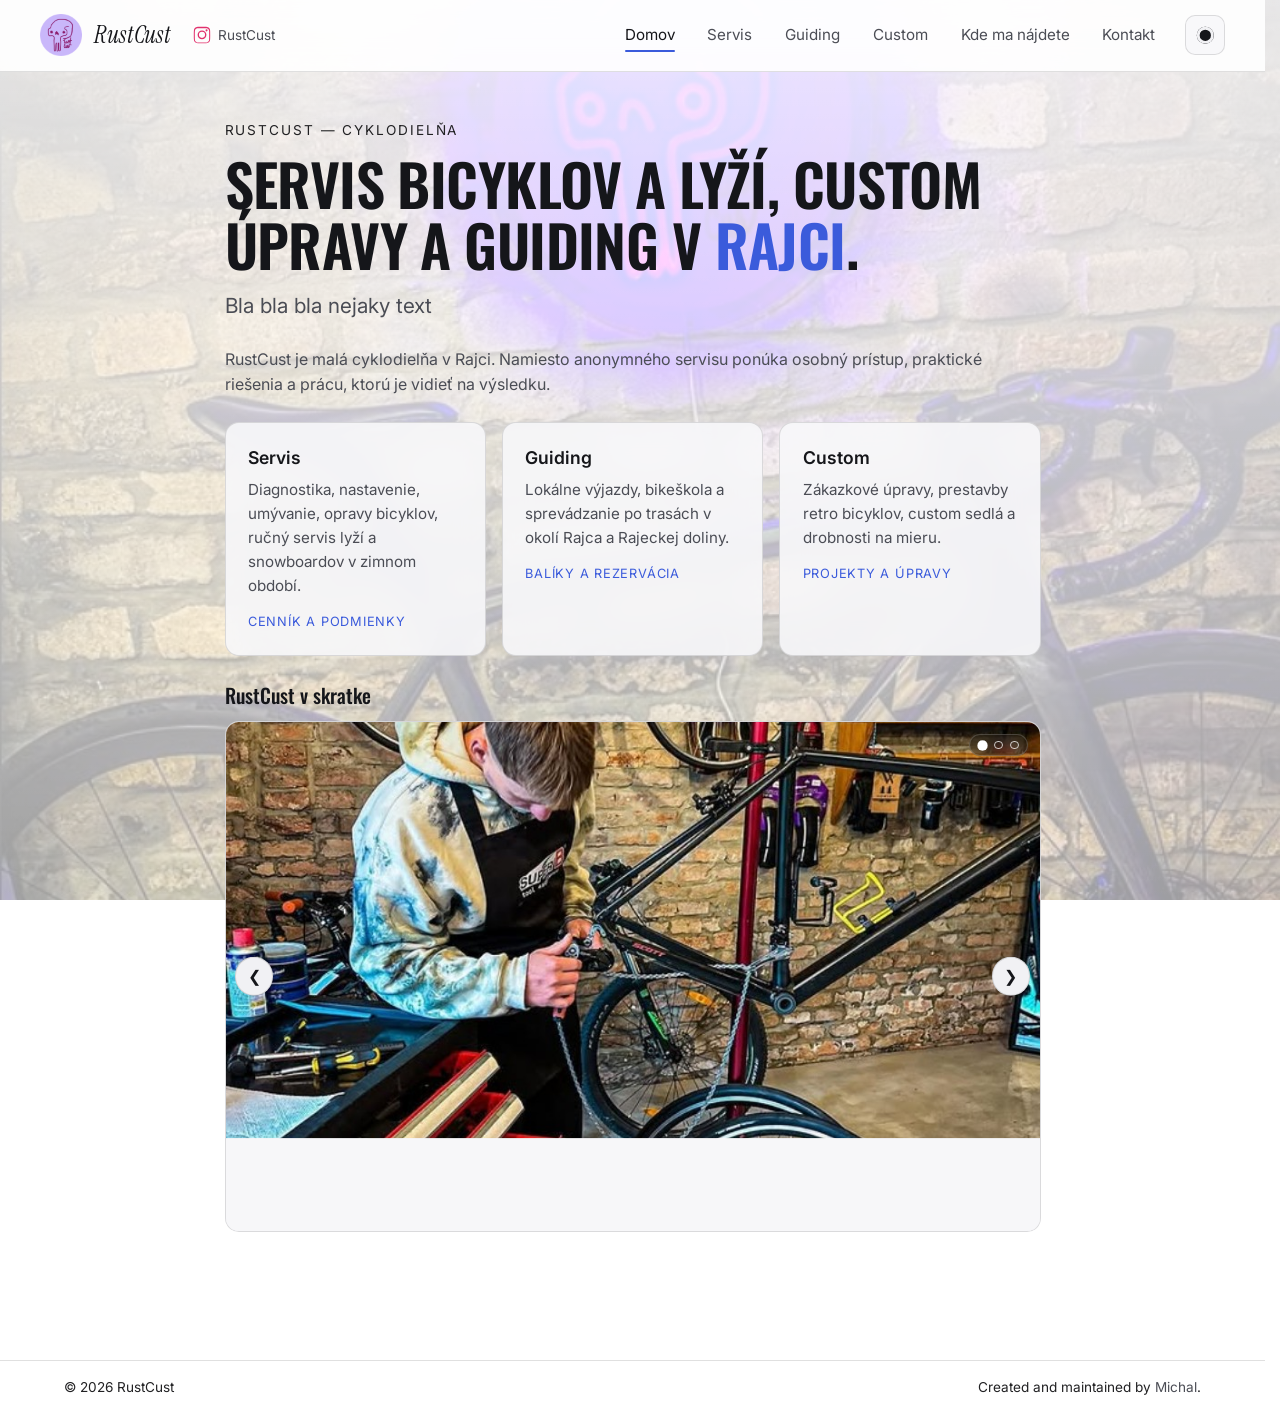
==== index.html @ 850d8575 "customization" ====
<!DOCTYPE html>
<html lang="sk">
<head>
    <meta charset="UTF-8"/>
    <meta name="viewport" content="width=device-width, initial-scale=1.0"/>

    <title>RustCust — cyklodielňa v Rajci</title>
    <meta name="description" content="RustCust — cyklodielňa v Rajci. Servis bicyklov a lyží, custom úpravy a guiding v Rajeckej doline."/>
    <meta name="author" content="Rastislav Buchta"/>
    <meta name="theme-color" content="#0e0f13"/>

    <!-- Open Graph / social -->
    <meta property="og:type" content="website"/>
    <meta property="og:title" content="RustCust — cyklodielňa v Rajci"/>
    <meta property="og:description" content="Servis bicyklov a lyží, custom úpravy a guiding v Rajeckej doline."/>
    <meta property="og:url" content="https://www.rustcust.sk/"/>
    <meta name="twitter:card" content="summary"/>

    <link rel="canonical" href="https://www.rustcust.sk/"/>
    <link rel="icon" href="assets/favicon.ico" sizes="any"/>
    <link rel="manifest" href="site.webmanifest"/>

    <link rel="preconnect" href="https://fonts.googleapis.com"/>
    <link rel="preconnect" href="https://fonts.gstatic.com" crossorigin/>
    <link href="https://fonts.googleapis.com/css2?family=Inter:wght@400;500;600&family=Instrument+Serif:ital@0;1&family=Oswald:wght@500;600;700&display=swap" rel="stylesheet"/>

    <link rel="stylesheet" href="styles.css"/>
    <link rel="stylesheet" href="animation/skull/skull.css"/>
</head>
<body data-theme="dark">
<!-- Background layer (image + overlay), painted by JS -->
<div class="bg" id="bg" aria-hidden="true"></div>
<div class="bg" id="bg2" aria-hidden="true"></div>
<div class="bg-overlay" aria-hidden="true"></div>

<header class="site-header">
    <span class="header-skull" id="headerSkull" role="button" tabindex="0" aria-label="Mascot">
        <img src="animation/skull/assets/icon_blink_00_open.png" alt=""/>
    </span>

    <a class="brand" href="#home" id="brand" aria-label="Home"></a>

    <nav class="nav-desktop" id="navDesktop" aria-label="Primary"></nav>

    <div class="header-actions">
        <button class="theme-toggle" id="themeToggle" type="button" aria-label="Toggle color theme"
                aria-pressed="false">
            <span class="theme-toggle__icon" aria-hidden="true"></span>
        </button>

        <button class="menu-toggle" id="menuToggle" type="button" aria-label="Open menu" aria-expanded="false"
                aria-controls="navMobile">
            <span class="menu-toggle__bar"></span>
            <span class="menu-toggle__bar"></span>
            <span class="menu-toggle__bar"></span>
        </button>
    </div>
</header>

<!-- Mobile navigation (separate behavior from desktop) -->
<nav class="nav-mobile" id="navMobile" aria-label="Mobile" aria-hidden="true"></nav>
<div class="nav-mobile__scrim" id="navScrim" hidden></div>

<main id="main" class="content" tabindex="-1"></main>

<footer class="site-footer" id="siteFooter"></footer>

<script type="module" src="script.js"></script>
</body>
<!--
  Built from m-remis/static-web-template
  https://github.com/m-remis/static-web-template
-->
</html>
---- styles.css ----
/* =========================================================
   Static site template
   styles.css
   ========================================================= */

/* ---- Design tokens ---------------------------------------------------- */
:root {
    --font-sans: "Inter", system-ui, -apple-system, "Segoe UI", Roboto, sans-serif;
    /* Headings: bold/industrial condensed face. */
    --font-serif: "Oswald", "Arial Narrow", system-ui, sans-serif;
    /* Brand wordmark only: kept as the original serif. */
    --font-brand: "Instrument Serif", Georgia, "Times New Roman", serif;

    /* Content width tiers. Blocks sit in one of these two columns:
       narrow keeps prose readable; wide gives visual blocks (cards, slideshow,
       map, table) a little more room. The page gutter still applies, so on
       small screens both collapse to the available width. */
    --content-narrow: 46rem;
    --content-wide: 56rem;

    /* Back-compat alias: some rules / older edits referenced --max-width. */
    --max-width: var(--content-narrow);

    /* Uniform vertical rhythm between consecutive blocks in a section. */
    --block-gap: 1.5rem;

    --gutter: clamp(1.25rem, 4vw, 2.5rem);
    --radius: 14px;
    --radius-sm: 10px;

    --transition: 220ms cubic-bezier(0.4, 0, 0.2, 1);

    --shadow: 0 1px 2px rgba(0, 0, 0, 0.06),
    0 8px 30px rgba(0, 0, 0, 0.08);
}

/* Dark (default) */
[data-theme="dark"] {
    /* — Backgrounds — */
    --bg-base: #0e0f13; /* page background */
    --bg-panel: rgba(22, 24, 30, 0.62); /* cards / link rows (translucent) */
    --bg-panel-solid: #16181e; /* mobile drawer, buttons (opaque) */

    /* — Text — */
    --text: #ecedf1; /* headings + body */
    --text-soft: #a6a9b4; /* secondary / lead text */
    --text-faint: #6f7280; /* footer / captions */

    /* — Menu / nav — */
    --menu-text: #a6a9b4; /* idle nav link */
    --menu-text-active: #ecedf1; /* hovered / active nav link */
    --menu-hover-bg: rgba(138, 180, 255, 0.14); /* hover pill behind link */

    /* — Accents & lines — */
    --accent: #8ab4ff;
    --accent-soft: rgba(138, 180, 255, 0.14);
    --border: rgba(255, 255, 255, 0.10);

    /* — Background-image overlay & header (advanced) — */
    --overlay: rgba(10, 11, 14, 0.40);
    --overlay-top: rgba(14, 15, 19, 0.79);
    --overlay-bottom: rgba(14, 15, 19, 0.98);
    --header-bg: rgba(14, 15, 19, 0.82);
    --panel-blur: 14px;

    /* — Carousel (uses the tokens above; these are the only extras) — */
    --carousel-scrim: rgba(0, 0, 0, 0.55); /* caption gradient over image */
    --carousel-chip-bg: rgba(0, 0, 0, 0.45); /* "n / total" counter chip */
    --carousel-chip-text: #f4f5f8;
}

/* Light */
[data-theme="light"] {
    /* — Backgrounds — */
    --bg-base: #ffffff; /* page background */
    /* Cards/rows are more opaque in light mode so text sits on a near-solid
       surface instead of letting the background photo bleed through. */
    --bg-panel: rgba(248, 248, 250, 0.90); /* cards / link rows */
    --bg-panel-solid: #f1f1f4; /* mobile drawer, buttons (opaque) */

    /* — Text — */
    --text: #15161a; /* headings + body */
    --text-soft: #4b4d55; /* secondary / lead text */
    --text-faint: #212123; /* footer / captions */

    /* — Menu / nav — */
    --menu-text: #4b4d55; /* idle nav link */
    --menu-text-active: #15161a; /* hovered / active nav link */
    --menu-hover-bg: rgba(59, 91, 219, 0.10); /* hover pill behind link */

    /* — Accents & lines — */
    --accent: #3b5bdb;
    --accent-soft: rgba(59, 91, 219, 0.10);
    --border: rgba(0, 0, 0, 0.12);

    /* — Background-image overlay & header (advanced) — */
    /* Stronger than before: in light mode the background photo was competing
       with content (washed-glass look). These heavier overlays push the photo
       back so cards/text read cleanly while still showing the image. */
    --overlay: rgba(255, 255, 255, 0.55);
    --overlay-top: rgba(255, 255, 255, 0.90);
    --overlay-bottom: rgba(255, 255, 255, 0.62);
    --header-bg: rgba(255, 255, 255, 0.90);
    --panel-blur: 14px;

    /* — Carousel (caption scrim/chip stay dark for legibility over photos) — */
    --carousel-scrim: rgba(0, 0, 0, 0.50);
    --carousel-chip-bg: rgba(0, 0, 0, 0.45);
    --carousel-chip-text: #f4f5f8;
}

/* ---- Reset-ish -------------------------------------------------------- */
*,
*::before,
*::after {
    box-sizing: border-box;
}

/* No text I-beam anywhere — mouse stays a normal arrow over text.
   Interactive elements still get the pointer hand below. */
* {
    cursor: default;
}

a, button, [role="tab"], label, summary,
input[type="checkbox"], input[type="radio"],
.menu-toggle, .theme-toggle {
    cursor: pointer;
}

/* No blinking text caret on non-editable content. Clicking text focuses the
   <main> container (it's focusable so the skip-link can target it), which would
   otherwise show an editing caret. Real form fields keep a normal caret + cursor. */
* {
    caret-color: transparent;
}

input, textarea, [contenteditable] {
    caret-color: auto;
    cursor: text;
}

html {
    -webkit-text-size-adjust: 100%;
    scroll-behavior: smooth;

    /* Reserve vertical scrollbar space even on tabs that do not need scrolling.
       Without this, switching from a short tab to a tall tab makes the browser
       add the right scrollbar, shrink the layout viewport, and visually squish
       / shift the centered content by the scrollbar width. */
    scrollbar-gutter: stable;
}

/* Fallback for older browsers that do not support scrollbar-gutter.
   Keep this on the root scroll container, not body, so the page layout width
   stays consistent between short and long tabs. */
@supports not (scrollbar-gutter: stable) {
    html {
        overflow-y: scroll;
    }
}

body {
    margin: 0;
    min-height: 100vh;
    min-height: 100dvh;
    display: flex;
    flex-direction: column;
    font-family: var(--font-sans);
    font-size: clamp(0.94rem, 0.9rem + 0.15vw, 1rem);
    line-height: 1.58;
    color: var(--text);
    background: var(--bg-base);
    overflow-x: hidden;
    /* Don't let late-loading content (background image, map iframe) pin the
       viewport to a nearby element and drag the scroll position on refresh. */
    overflow-anchor: none;
    transition: background-color var(--transition), color var(--transition);
}

@media (prefers-reduced-motion: reduce) {
    html {
        scroll-behavior: auto;
    }

    *, *::before, *::after {
        animation-duration: 0.001ms !important;
        transition-duration: 0.001ms !important;
    }
}

img {
    max-width: 100%;
    display: block;
}

a {
    color: inherit;
    text-decoration: none;
}

/* Kill fake mobile/touch focus rings.
   Focus styling appears only after real keyboard navigation. */
:focus {
    outline: none;
}

body.keyboard-nav :focus-visible {
    outline: 2px solid var(--accent);
    outline-offset: 3px;
    border-radius: 4px;
}

body:not(.keyboard-nav) :focus-visible {
    outline: none;
}

/* Extra protection for mobile Firefox / touch browsers. */
@media (hover: none), (pointer: coarse) {
    a:focus,
    button:focus,
    [role="tab"]:focus,
    a:focus-visible,
    button:focus-visible,
    [role="tab"]:focus-visible {
        outline: none;
    }
}

/* Remove the grey/blue tap-highlight rectangle mobile browsers draw on tap. */
a, button, [role="tab"], .menu-toggle, .theme-toggle {
    -webkit-tap-highlight-color: transparent;
}

/* ---- Background ------------------------------------------------------- */
.bg,
.bg-overlay {
    position: fixed;
    inset: 0;
    z-index: -2;
    pointer-events: none;
}

/* Two stacked background layers so we can crossfade between images without a
   flash. JS toggles .is-active to fade one in while the other fades out, and
   each active layer runs a slow Ken Burns drift/zoom. */
.bg {
    background-size: cover;
    background-position: center;
    background-repeat: no-repeat;
    opacity: 0;
    transition: opacity 1200ms ease;
    /* Continuous, seamless drift — zoom in and back out forever, no snap.
       Runs on both layers always; opacity (.is-active) decides which shows. */
    animation: bg-drift 15s ease-in-out infinite alternate;
}

.bg.is-active {
    opacity: 1;
}

@keyframes bg-drift {
    from {
        transform: scale(1.02) translate(0, 0);
    }
    to {
        transform: scale(1.12) translate(-1.5%, -1.5%);
    }
}

@media (prefers-reduced-motion: reduce) {
    .bg {
        animation: none;
    }
}

.bg-overlay {
    z-index: -1;
    background: linear-gradient(to bottom, var(--overlay-top), var(--overlay-bottom));
    backdrop-filter: saturate(112%);
    transition: background var(--transition);
}

/* ---- Skip link -------------------------------------------------------- */
.skip-link {
    position: absolute;
    left: 50%;
    top: -3rem;
    transform: translateX(-50%);
    background: var(--accent);
    color: #fff;
    padding: 0.5rem 1rem;
    border-radius: var(--radius-sm);
    z-index: 100;
    transition: top var(--transition);
}

.skip-link:focus {
    top: 0.75rem;
}

/* ---- Header ----------------------------------------------------------- */
.site-header {
    position: sticky;
    top: 0;
    z-index: 40;
    display: flex;
    align-items: center;
    gap: 1rem;
    padding: 0.9rem var(--gutter);
    background: var(--header-bg);
    -webkit-backdrop-filter: blur(var(--panel-blur));
    backdrop-filter: blur(var(--panel-blur));
    border-bottom: 1px solid var(--border);
}

.brand {
    font-family: var(--font-brand);
    font-size: 1.5rem;
    letter-spacing: 0.01em;
    font-style: italic;
    margin-right: auto;
    transition: opacity var(--transition);
}

.brand:hover {
    opacity: 0.7;
}

.nav-desktop {
    display: flex;
    gap: 0.35rem;
    flex: none;
}

.nav-desktop a {
    position: relative;
    padding: 0.45rem 0.85rem;
    font-size: 0.95rem;
    color: var(--menu-text);
    border-radius: var(--radius-sm);
    transition: color var(--transition), background var(--transition);
}

.nav-desktop a:hover {
    color: var(--menu-text-active);
    background: var(--menu-hover-bg);
}

.nav-desktop a.is-active {
    color: var(--menu-text-active);
}

.nav-desktop a.is-active::after {
    content: "";
    position: absolute;
    left: 0.85rem;
    right: 0.85rem;
    bottom: 0.15rem;
    height: 2px;
    background: var(--accent);
    border-radius: 2px;
}

.header-actions {
    display: flex;
    align-items: center;
    gap: 0.5rem;
    flex: none;
}

/* Theme toggle */
.theme-toggle,
.menu-toggle {
    display: inline-flex;
    align-items: center;
    justify-content: center;
    width: 2.5rem;
    height: 2.5rem;
    border: 1px solid var(--border);
    background: var(--bg-panel);
    backdrop-filter: blur(var(--panel-blur));
    color: var(--text);
    border-radius: var(--radius-sm);
    cursor: pointer;
    transition: border-color var(--transition), background var(--transition), transform var(--transition);
}

.theme-toggle:hover,
.menu-toggle:hover {
    border-color: var(--accent);
}

.theme-toggle:active,
.menu-toggle:active {
    transform: scale(0.94);
}

.theme-toggle__icon {
    width: 1.05rem;
    height: 1.05rem;
    border-radius: 50%;
    background: var(--text);
    box-shadow: inset -0.4rem -0.4rem 0 0 var(--bg-panel-solid);
    transition: all var(--transition);
}

[data-theme="light"] .theme-toggle__icon {
    background: var(--text);
    box-shadow: inset 0 0 0 0.18rem var(--bg-panel-solid);
    transform: rotate(180deg);
}

/* Mobile menu toggle (hidden on desktop) */
.menu-toggle {
    display: none;
    flex-direction: column;
    gap: 4px;
}

.menu-toggle__bar {
    width: 1.1rem;
    height: 2px;
    background: var(--text);
    border-radius: 2px;
    transition: transform var(--transition), opacity var(--transition);
}

.menu-toggle[aria-expanded="true"] .menu-toggle__bar:nth-child(1) {
    transform: translateY(6px) rotate(45deg);
}

.menu-toggle[aria-expanded="true"] .menu-toggle__bar:nth-child(2) {
    opacity: 0;
}

.menu-toggle[aria-expanded="true"] .menu-toggle__bar:nth-child(3) {
    transform: translateY(-6px) rotate(-45deg);
}

/* ---- Brand + socials (header) ----------------------------------------- */
/* The brand anchor is wrapped in .brand-wrap by JS so social icons can sit
   right beside it. The wrapper takes over the brand's auto-margin so the
   header layout (nav + actions pushed right) is unchanged. */
.brand-wrap {
    display: flex;
    align-items: center;
    gap: 0.75rem;
    margin-right: auto;
    /* Hold natural width (don't shrink or clip): the socials keep their real
       size so they genuinely approach the nav as the window narrows. JS
       (initHeaderFit) watches that gap and switches to the hamburger before
       they touch, hiding both the nav and these socials. */
    flex: none;
}

.brand-wrap .brand {
    margin-right: 0;
    flex: none;
}

/* ---- Socials ---------------------------------------------------------- */
.socials {
    display: flex;
    align-items: center;
    gap: 0.25rem;
}

.socials__link {
    display: inline-flex;
    align-items: center;
    gap: 0.4rem;
    padding: 0.4rem 0.55rem;
    border-radius: var(--radius-sm);
    font-size: 0.85rem;
    color: var(--menu-text);
    transition: color var(--transition), background var(--transition);
}

.socials__link:hover {
    color: var(--menu-text-active);
    background: var(--menu-hover-bg);
}

.socials__label {
    line-height: 1;
}

/* Icon takes its brand color; the label stays in the readable menu color.
   The svg uses fill="currentColor", so we set color only on the svg here. */
.socials__link svg {
    display: block;
    flex: none;
}

.socials__link--instagram svg {
    color: #e1306c;
}

.socials__link--youtube svg {
    color: #ff0000;
}

/* ---- Mobile nav ------------------------------------------------------- */
.nav-mobile {
    position: fixed;
    top: 0;
    right: 0;
    z-index: 50;
    width: min(78vw, 20rem);
    height: 100vh;
    height: 100dvh;
    padding: 5rem 1.5rem 2rem;
    display: flex;
    flex-direction: column;
    gap: 0.25rem;
    /* Frosted, like the header — translucent panel + blur instead of solid. */
    background: var(--header-bg);
    -webkit-backdrop-filter: blur(var(--panel-blur));
    backdrop-filter: blur(var(--panel-blur));
    border-left: 1px solid var(--border);
    transform: translateX(105%);
    transition: transform var(--transition);
    overflow-y: auto;
}

/* Close button pinned top-right inside the drawer. */
.nav-mobile__close {
    position: absolute;
    top: 1rem;
    right: 1rem;
    width: 2.5rem;
    height: 2.5rem;
    display: inline-flex;
    align-items: center;
    justify-content: center;
    border: 1px solid var(--border);
    border-radius: var(--radius-sm);
    background: var(--bg-panel);
    -webkit-backdrop-filter: blur(var(--panel-blur));
    backdrop-filter: blur(var(--panel-blur));
    color: var(--text);
    font-size: 1.4rem;
    line-height: 1;
    transition: border-color var(--transition), transform var(--transition);
}

.nav-mobile__close:hover {
    border-color: var(--accent);
}

.nav-mobile__close:active {
    transform: scale(0.94);
}

.nav-mobile.is-open {
    transform: translateX(0);
}

.nav-mobile a {
    padding: 0.9rem 1rem;
    font-size: 1.1rem;
    color: var(--menu-text);
    border-radius: var(--radius-sm);
    transition: color var(--transition), background var(--transition);
}

.nav-mobile a:hover,
.nav-mobile a.is-active {
    color: var(--menu-text-active);
    background: var(--menu-hover-bg);
}

/* Social links sit at the bottom of the drawer, stacked one per row, styled
   exactly like the header version (colored icon + visible label). The generic
   ".nav-mobile a" rule above sets the row padding/size; these just lay them out
   vertically and restore the inline icon+label gap. */
.nav-mobile .socials {
    display: flex;
    flex-direction: column;
    align-items: stretch;
    gap: 0.25rem;
    margin-top: 1rem;
    padding-top: 1rem;
    border-top: 1px solid var(--border);
}

.nav-mobile .socials .socials__link {
    gap: 0.6rem;
    font-size: 1.1rem;
}

.nav-mobile__scrim {
    position: fixed;
    inset: 0;
    z-index: 45;
    background: rgba(0, 0, 0, 0.45);
    opacity: 0;
    transition: opacity var(--transition);
    /* When visible, swallow scroll/touch so the page behind can't be scrolled. */
    touch-action: none;
    overscroll-behavior: contain;
}

.nav-mobile {
    /* ...all your existing properties... */
    overflow-y: auto;
    overscroll-behavior: contain;
}

/* ---- Content ---------------------------------------------------------- */
/* The content column is sized to the WIDE tier; narrow blocks center a
   smaller column inside it (see .block--narrow). This way wide blocks fill
   the column and narrow blocks sit centered within the same gutters. */
.content {
    width: 100%;
    max-width: var(--content-wide);
    margin: 0 auto;
    padding: clamp(2rem, 6vw, 3rem) var(--gutter) 3rem;
    outline: none;
    flex: 1 0 auto;
}

.section {
    margin-bottom: clamp(3rem, 8vw, 5rem);
}

.section:last-child {
    margin-bottom: 0;
}

/* Tab panels: hidden ones are removed; active one fades in gently */
.content > .section[hidden] {
    display: none;
}

.section--active {
    animation: panel-in 320ms cubic-bezier(0.4, 0, 0.2, 1);
}

@keyframes panel-in {
    from {
        opacity: 0;
        transform: translateY(8px);
    }
    to {
        opacity: 1;
        transform: translateY(0);
    }
}

@media (prefers-reduced-motion: reduce) {
    .section--active {
        animation: none;
    }
}

/* ---- Block layout: width tiers + uniform spacing ---------------------- */
/* Every rendered block is wrapped by JS in a .block element carrying a width
   tier. This is the single source of truth for (a) how wide each block is and
   (b) the vertical rhythm between blocks. Adding a new block type needs no new
   spacing CSS — it inherits .block + .block automatically.

   narrow = readable prose column; wide = visual blocks given more room. Both
   are centered inside the content column. On small screens the gutter makes
   them collapse to the same available width, so the tiers only diverge once
   there's room. */
.block {
    width: 100%;
    margin-inline: auto;
}

.block--narrow {
    max-width: var(--content-narrow);
}

.block--wide {
    max-width: var(--content-wide);
}

/* Uniform gap between consecutive blocks. Replaces the old per-pair adjacency
   rules (.section__text + .card-grid, etc.) with one rule that covers every
   combination, present and future. */
.block + .block {
    margin-top: var(--block-gap);
}

/* A section title sits above the first block; give the first block air below
   the title without needing the block to know about it. */
.section__title + .block {
    margin-top: 0;
}

/* Intro / hero */
.intro__eyebrow {
    font-size: 0.85rem;
    letter-spacing: 0.14em;
    text-transform: uppercase;
    color: var(--text-faint);
    margin: 0 0 0.75rem;
}

.intro__title {
    font-family: var(--font-serif);
    font-weight: 600;
    font-size: clamp(2.4rem, 7vw, 3.6rem);
    line-height: 1.05;
    margin: 0 0 1rem;
    letter-spacing: -0.01em;
    text-transform: uppercase;
}

.intro__title em {
    font-style: normal;
    color: var(--accent);
}

.intro__lead {
    font-size: clamp(1.1rem, 1rem + 0.6vw, 1.3rem);
    color: var(--text-soft);
    margin: 0;
}

/* Section headings */
.section__title {
    font-family: var(--font-serif);
    font-weight: 600;
    font-size: clamp(1.6rem, 4vw, 2rem);
    margin: 0 0 1.25rem;
    display: flex;
    align-items: baseline;
    gap: 0.6rem;
    text-transform: uppercase;
    letter-spacing: 0.01em;
}

/* Generic prose */
.prose p {
    color: var(--text-soft);
    margin: 0 0 1rem;
}

.prose p:last-child {
    margin-bottom: 0;
}

/* Card grid (services / projects) */
.card-grid {
    display: grid;
    grid-template-columns: repeat(auto-fit, minmax(min(100%, 15rem), 1fr));
    gap: 1rem;
}

.card {
    padding: 1.35rem 1.4rem;
    background: var(--bg-panel);
    backdrop-filter: blur(var(--panel-blur));
    border: 1px solid var(--border);
    border-radius: var(--radius);
    transition: transform var(--transition), border-color var(--transition);
}

.card:hover {
    transform: translateY(-3px);
    border-color: var(--accent);
}

.card h3 {
    margin: 0 0 0.4rem;
    font-size: 1.1rem;
    font-weight: 600;
}

.card p {
    margin: 0;
    color: var(--text-soft);
    font-size: 0.95rem;
}

a.card__link {
    display: block;
}

.card__meta {
    display: inline-block;
    margin-top: 0.85rem;
    font-size: 0.8rem;
    letter-spacing: 0.06em;
    text-transform: uppercase;
    color: var(--accent);
}

/* Link list (where to find me / contact) */
.link-list {
    list-style: none;
    margin: 0;
    padding: 0;
    display: grid;
    gap: 0.4rem;
}

.link-list a {
    display: flex;
    align-items: center;
    justify-content: space-between;
    gap: 1rem;
    padding: 0.85rem 1.1rem;
    border: 1px solid var(--border);
    border-radius: var(--radius-sm);
    background: var(--bg-panel);
    backdrop-filter: blur(var(--panel-blur));
    color: var(--text);
    transition: border-color var(--transition), transform var(--transition);
}

.link-list a:hover {
    border-color: var(--accent);
    transform: translateX(3px);
}

.link-list .label {
    font-weight: 500;
}

.link-list .handle {
    color: var(--text-faint);
    font-size: 0.9rem;
}

.link-list__icon {
    display: inline-flex;
    align-items: center;
    flex: none;
    margin-right: 0.75rem;
    color: var(--text-soft);
}

.link-list a:hover .link-list__icon {
    color: var(--accent);
}

/* ---- Table (price list / structured rows) ----------------------------- */
/* A structured table rendered by buildTable() in script.js from a `table`
   block: an optional name + blurb, then `headings` (the columns) and `rows`
   (arrays of cells in heading order). Colors come from the same theme tokens
   as cards and the link list, so it re-themes automatically. The .table-scroll
   wrapper lets a wide table scroll sideways on narrow screens instead of
   squashing columns or forcing the whole page wider.

   On mobile (<= 640px) the table is restructured into stacked row-cards — see
   the stacking block inside the responsive section near the bottom. The base
   rules here are the DESKTOP table; do not put display:block / card styling
   here or it leaks onto desktop. */

/* Optional table name (a `table` block's `name`). Matches .carousel__name. */
.table__name {
    font-family: var(--font-serif);
    font-weight: 500;
    font-size: 1.25rem;
    margin: 0 0 0.6rem;
    color: var(--text);
}

/* Optional blurb under a table name (a `table` block's `blurb`). */
.table__blurb {
    margin: 0 0 0.75rem;
}

/* Scroll container: holds the panel frame and clips the corners. On desktop a
   very wide table can scroll sideways here; on mobile this is neutralized and
   the rows stack instead (see responsive section). */
.table-scroll {
    border: 1px solid var(--border);
    border-radius: var(--radius);
    overflow-x: auto;
    background: var(--bg-panel);
    backdrop-filter: blur(var(--panel-blur));
}

.data-table {
    width: 100%;
    border-collapse: collapse;
    font-size: 0.8rem;
}

.data-table th,
.data-table td {
    padding: 0.85rem 1.1rem;
    text-align: left;
    vertical-align: top;
    border-bottom: 1px solid var(--border);
}

/* Header row: serif heading style, consistent with section/slideshow names. */
.data-table thead th {
    font-family: var(--font-serif);
    font-weight: 500;
    font-size: 1.05rem;
    color: var(--text);
    white-space: nowrap;
}

/* Body cells default to the softer body text color, like card/prose copy. */
.data-table tbody td {
    color: var(--text-soft);
}

/* Last column reads as a price/value: right-aligned, accented, won't wrap. */
.data-table__value {
    text-align: left;
    white-space: wrap;
}

.data-table td.data-table__value {
    color: var(--accent);
    font-weight: 600;
}

/* Final row sits flush with the frame — no dangling divider. */
.data-table tbody tr:last-child td {
    border-bottom: none;
}

/* Gentle row highlight on hover, matching the link-list/card feel. */
.data-table tbody tr {
    transition: background var(--transition);
}

.data-table tbody tr:hover {
    background: var(--menu-hover-bg);
}

/* ---- Map: embed mode (live Google iframe) ----------------------------- */
.map-embed {
    border: 1px solid var(--border);
    border-radius: var(--radius);
    overflow: hidden;
    background: var(--bg-panel);
    aspect-ratio: 21 / 9; /* wider, shorter — more of a rectangle */
}

.map-embed iframe {
    width: 100%;
    height: 100%;
    border: 0;
    display: block;
    /* gently match the site mood without breaking legibility */
    filter: saturate(0.95);
}

/* ---- Map: static mode (no iframe, clean themed card) ------------------ */
/* Rendered when a `map` block sets mode: "static". A lightweight panel that
   matches cards/table — location name, optional address, and the Open-in-Maps
   button — instead of the noisier live iframe. */
.map-card {
    border: 1px solid var(--border);
    border-radius: var(--radius);
    background: var(--bg-panel);
    backdrop-filter: blur(var(--panel-blur));
    padding: 1.35rem 1.4rem;
}

.map-card__name {
    margin: 0;
    font-family: var(--font-serif);
    font-weight: 500;
    font-size: 1.25rem;
    line-height: 1.2;
    color: var(--text);
}

.map-card__address {
    margin: 0.4rem 0 0;
    color: var(--text-soft);
    font-size: 0.95rem;
}

/* The Open-in-Maps button row is shared by both map modes. */
.map-open-row {
    margin: 0.75rem 0 0;
}

/* In embed mode the row sits just under the framed map. */
.map-embed + .map-open-row {
    margin-top: 0.75rem;
}

.map-open-row a {
    display: inline-flex;
    align-items: center;
    justify-content: center;
    min-height: 2.6rem;
    padding: 0.65rem 1rem;
    border-radius: var(--radius-sm);
    border: 1px solid var(--border);
    background: var(--bg-panel);
    color: var(--text);
    font: inherit;
    line-height: 1;
    transition: border-color var(--transition), transform var(--transition);
}

.map-open-row a:hover {
    border-color: var(--accent);
}

.map-open-row a:active {
    transform: scale(0.97);
}

@media (max-width: 640px) {
    .map-embed {
        aspect-ratio: 4 / 5;
    }
}

/* ---- Carousel / slideshow --------------------------------------------- */
/* Reusable image slideshow rendered by buildCarousel() in script.js. Used by
   a `slideshow` block. One slide = a plain framed image (.carousel--single, no
   controls); two or more = manual carousel with prev/next buttons, dots, and an
   "n / total" chip. Colors come from the theme tokens above so it re-themes and
   matches cards/map automatically. */

/* Optional slideshow name (a `slideshow` block's `name`). */
.carousel__name {
    font-family: var(--font-serif);
    font-weight: 500;
    font-size: 1.25rem;
    margin: 0 0 0.6rem;
    color: var(--text);
}

/* Optional blurb under a slideshow name (a `slideshow` block's `blurb`). */
.carousel__blurb {
    margin: 0 0 0.75rem;
}

.carousel {
    position: relative;
    border: 1px solid var(--border);
    border-radius: var(--radius);
    overflow: hidden;
    background: var(--bg-panel);
    backdrop-filter: blur(var(--panel-blur));

    /* One canonical slideshow shape.
       All slideshows use this frame size, and changing slides can no longer
       resize the page based on image dimensions or caption length. */
    --carousel-ratio: 16 / 10;
    --carousel-caption-height: clamp(4.4rem, 11vw, 5.75rem);
}

.carousel__viewport {
    position: relative;
    /* Fixed frame. The slide content must fit inside this, not resize it. */
    aspect-ratio: var(--carousel-ratio);
    background: var(--bg-panel-solid);
    overflow: hidden;
}

/* Slides stack inside one fixed frame; only the active one shows.
   Important: active/single slides stay absolute too. If they become relative,
   their caption/image content can resize the viewport and the whole slideshow
   starts jumping again. */
.carousel__slide {
    position: absolute;
    inset: 0;
    height: 100%;
    margin: 0;

    display: grid;
    grid-template-rows: minmax(0, 1fr) auto;

    opacity: 0;
    visibility: hidden;
    transition: opacity var(--transition);
}

.carousel__slide.is-active,
.carousel--single .carousel__slide {
    opacity: 1;
    visibility: visible;
}

@media (prefers-reduced-motion: reduce) {
    .carousel__slide {
        transition: none;
    }
}

.carousel__img {
    width: 100%;
    height: 100%;
    min-height: 0;
    object-fit: cover;
    display: block;
}

/* If a slide image 404s, hide the broken-image glyph; the panel background
   shows through instead (silent fail, like the page background). */
.carousel__img.is-broken {
    visibility: hidden;
}

/* Number counter hidden: dots are the indicator. Keeping both is visual noise
   and increases the chance of overlapping real image content. */
.carousel__counter {
    display: none;
}

/* Caption / chin.
   Uses normal site theme tokens, not hardcoded photo-overlay colors. */
.carousel__caption {
    z-index: 2;

    display: flex;
    flex-direction: column;
    justify-content: center;
    gap: 0.15rem;

    height: var(--carousel-caption-height);
    min-height: var(--carousel-caption-height);
    max-height: var(--carousel-caption-height);

    padding: 0.7rem 0.85rem;
    overflow: hidden;

    background: var(--bg-panel);
    color: var(--text);
    border-top: 1px solid var(--border);

    -webkit-backdrop-filter: blur(var(--panel-blur));
    backdrop-filter: blur(var(--panel-blur));
}

.carousel__title {
    font-family: var(--font-serif);
    font-size: 1.15rem;
    line-height: 1.2;
    color: var(--text);
}

.carousel__text {
    font-size: 0.95rem;
    line-height: 1.35;
    color: var(--text-soft);
}

.carousel__subtext {
    font-size: 0.85rem;
    line-height: 1.35;
    color: var(--text-faint);
}

/* Fixed-size carousel means captions cannot be allowed to grow forever.
   Long text is clipped inside the reserved chin instead of resizing the frame. */
.carousel__title,
.carousel__text,
.carousel__subtext {
    overflow: hidden;
    display: -webkit-box;
    -webkit-box-orient: vertical;
}

.carousel__title {
    -webkit-line-clamp: 1;
    line-clamp: 1;
}

.carousel__text,
.carousel__subtext {
    -webkit-line-clamp: 2;
    line-clamp: 2;
}

/* Prev / next buttons, vertically centered on each edge. */
.carousel__nav {
    position: absolute;
    top: 50%;
    transform: translateY(-50%);
    z-index: 3;
    display: inline-flex;
    align-items: center;
    justify-content: center;
    width: 2.4rem;
    height: 2.4rem;
    border: 1px solid var(--border);
    border-radius: 50%;
    background: var(--bg-panel-solid);
    color: var(--text);
    font-size: 1rem;
    line-height: 1;
    transition: border-color var(--transition), background var(--transition), transform var(--transition);
}

.carousel__nav--prev {
    left: 0.6rem;
}

.carousel__nav--next {
    right: 0.6rem;
}

.carousel__nav:hover {
    border-color: var(--accent);
    background: var(--menu-hover-bg);
}

.carousel__nav:active {
    transform: translateY(-50%) scale(0.92);
}

/* Dots indicator, floating inside the image without sitting on captions. */
.carousel__dots {
    position: absolute;
    top: 0.75rem;
    right: 0.75rem;
    z-index: 4;

    display: flex;
    justify-content: center;
    align-items: center;
    gap: 0.45rem;

    padding: 0.35rem 0.5rem;
    border-radius: 999px;

    background: rgba(0, 0, 0, 0.35);
    border: 1px solid rgba(255, 255, 255, 0.18);

    -webkit-backdrop-filter: blur(6px);
    backdrop-filter: blur(6px);
}

.carousel__dot {
    width: 0.55rem;
    height: 0.55rem;
    padding: 0;
    border: 1px solid rgba(255, 255, 255, 0.75);
    border-radius: 50%;
    background: transparent;
    transition: background var(--transition), transform var(--transition);
}

.carousel__dot:hover {
    background: rgba(255, 255, 255, 0.35);
}

.carousel__dot.is-active {
    background: #fff;
    transform: scale(1.15);
}

@media (max-width: 640px) {
    .carousel {
        --carousel-ratio: 4 / 3;
        --carousel-caption-height: clamp(4.75rem, 22vw, 6.25rem);
    }

    .carousel__nav {
        width: 2.1rem;
        height: 2.1rem;
    }
}

/* Touch browsers often keep :hover stuck after a tap, especially mobile Firefox.
   Keep hover polish on desktop, but neutralize sticky hover state on touch.

   The map iframe is still visible on mobile, but non-interactive on touch.
   That prevents Firefox/Android from hijacking random taps and opening Maps.
   Users can intentionally open it via the explicit "Open in Maps" link. */
@media (hover: none), (pointer: coarse) {
    .map-embed iframe {
        pointer-events: none;
    }

    .map-open-row {
        text-align: center;
    }

    .brand:hover {
        opacity: 1;
    }

    .nav-desktop a:hover,
    .nav-mobile a:hover {
        color: var(--menu-text);
        background: transparent;
    }

    .nav-desktop a.is-active,
    .nav-mobile a.is-active {
        color: var(--menu-text-active);
    }

    .nav-mobile a.is-active {
        background: var(--menu-hover-bg);
    }

    .theme-toggle:hover,
    .menu-toggle:hover,
    .map-open-row a:hover {
        border-color: var(--border);
    }

    .card:hover {
        transform: none;
        border-color: var(--border);
    }

    .link-list a:hover {
        transform: none;
        border-color: var(--border);
    }

    /* Table: drop the sticky row highlight on touch (matches the rest). */
    .data-table tbody tr:hover {
        background: transparent;
    }

    .site-footer a:hover {
        color: var(--text-soft);
    }

    /* Socials: neutralize sticky hover on touch (matches the rest of the site) */
    .socials__link:hover {
        color: var(--menu-text);
        background: transparent;
    }

    /* Carousel: keep buttons usable but drop sticky hover styling on touch. */
    .carousel__nav:hover {
        border-color: var(--border);
        background: var(--bg-panel-solid);
    }

    .carousel__dot:hover {
        background: transparent;
    }

    .carousel__dot.is-active:hover {
        background: #fff;
    }
}

/* ---- Footer ----------------------------------------------------------- */
.site-footer {
    width: 100%;
    max-width: none;
    flex-shrink: 0;
    padding: 1rem clamp(1.5rem, 5vw, 4rem) 1rem;
    display: flex;
    flex-wrap: wrap;
    gap: 0.5rem 1rem;
    justify-content: space-between;
    align-items: center;
    color: var(--text-faint);
    font-size: 0.85rem;
    border-top: 1px solid var(--border);
}

.site-footer a {
    color: var(--text-soft);
}

.site-footer a:hover {
    color: var(--accent);
}

/* ---- Responsive ------------------------------------------------------- */

/* Mobile nav mode, triggered two ways that behave identically:
   (1) genuinely small screens via the media query below;
   (2) the .force-mobile-nav class, added by JS (initHeaderFit) the instant the
       desktop nav and the header socials would touch. In that mode the desktop
       nav AND the header socials are both hidden and the hamburger takes over —
       the socials still live in the mobile drawer, so nothing is lost.
   CSS can't @media on a class, so the two triggers are kept as parallel rules. */
.site-header.force-mobile-nav .nav-desktop {
    display: none;
}

.site-header.force-mobile-nav .brand-wrap .socials {
    display: none;
}

.site-header.force-mobile-nav .menu-toggle {
    display: inline-flex;
}

@media (max-width: 640px) {
    .nav-desktop {
        display: none;
    }

    /* On small screens the header socials are hidden too; they appear in the
       drawer instead. */
    .brand-wrap .socials {
        display: none;
    }

    .menu-toggle {
        display: inline-flex;
    }

    .link-list a {
        padding: 1rem 1.1rem;
    }

    /* ---- Stack data tables on mobile ---------------------------------- */
    /* Long-text tables (e.g. Podmienky servisu) are unreadable as a
       side-scrolling 2-column grid on a narrow screen. Instead of scrolling
       horizontally, turn each row into a self-contained card with cells
       stacked vertically. Works off source order, no JS change needed.

       This is the ONLY place the card/stacking treatment lives — the base
       .data-table rules above stay a normal desktop table. */

    /* Neutralize the scroll frame: the cards carry their own borders now. */
    .table-scroll {
        overflow-x: visible;
        border: none;
        background: transparent;
        backdrop-filter: none;
        -webkit-backdrop-filter: none;
        min-width: 0;
    }

    /* Collapse the table structure to blocks so rows/cells stack. min-width:0
       lets them shrink below their intrinsic content width — this is what stops
       a long sentence (e.g. the skladovanie row) from forcing a sideways scroll. */
    .data-table,
    .data-table thead,
    .data-table tbody,
    .data-table tr,
    .data-table td {
        display: block;
        width: 100%;
        min-width: 0;
    }

    /* Visually hide the header row — each stacked row is self-explanatory in
       source order (e.g. condition then detail, or úkon/popis/cena). Kept in
       the DOM for screen readers. */
    .data-table thead {
        position: absolute;
        width: 1px;
        height: 1px;
        overflow: hidden;
        clip: rect(0 0 0 0);
        clip-path: inset(50%);
        white-space: nowrap;
    }

    /* Each row becomes a card matching the rest of the site's panels. */
    .data-table tbody tr {
        border: 2px solid var(--border);
        background: var(--bg-panel);
        backdrop-filter: blur(var(--panel-blur));
        -webkit-backdrop-filter: blur(var(--panel-blur));
        padding: 0.5rem 1.25rem;
    }

    .data-table tbody tr:last-child {
        margin-bottom: 0;
    }

    /* Cells stack inside the card; a light divider sits between them, none
       after the last. overflow-wrap/word-break guarantee even an unbroken
       string can't push the card wider than the screen. */
    .data-table tbody td {
        padding: 0.55rem 0;
        border-bottom: 1px solid var(--border);
        white-space: normal;
        overflow-wrap: anywhere;
        word-break: break-word;
    }

    .data-table tbody tr td:last-child {
        border-bottom: none;
    }

    /* Price/value cell: drop the right-align + nowrap so it reads as a normal
       value inside the stacked row. Keeps the accent color + weight. */
    .data-table td.data-table__value {
        text-align: left;
        white-space: normal;
    }

    /* No sticky hover-fill on the stacked cards. */
    .data-table tbody tr:hover {
        background: var(--bg-panel);
    }
}

/* Mobile drawer is fixed/overlayed.
   Do NOT lock vertical body scroll here. On some mobile browsers / scrollbar
   setups, changing body overflow while the drawer is open changes the viewport
   calculation and makes the centered content look pushed or narrower.

   Keep the same horizontal overflow behavior as the normal body state so opening
   the menu does not change layout width. */
body.menu-open {
    overflow-x: hidden;
}

/*
  Built from m-remis/static-web-template
  https://github.com/m-remis/static-web-template
*/
---- animation/skull/skull.css ----
/* =========================================================
   Header skull mascot
   animation/skull/skull.css

   NOTE: float lives on .header-skull (the wrapper) while interaction
   states live on .header-skull img - so the idle float and any image
   effects never fight over the same element. Interactions do NOT move
   the image (no translateX), so clicking never shifts it.
   ========================================================= */

.header-skull {
    width: 42px;
    height: 42px;

    display: flex;
    align-items: center;
    justify-content: center;

    flex: none;

    user-select: none;
    -webkit-user-select: none;
    cursor: pointer;
    -webkit-tap-highlight-color: transparent;

    animation: skullFloat 6s ease-in-out infinite;
}

.header-skull img {
    width: 100%;
    height: 100%;

    display: block;

    transition: filter 0.2s ease;
}

/* blink is frame-driven (skull.js swaps the image through icon_blink_00..06),
   so there is no CSS blink animation. The .blink class is unused. */

/* annoyed - recolor only, no positional shift */
.header-skull.annoyed img {
    filter: saturate(1.15);
}

/* angry - recolor + glow only, no positional shift */
.header-skull.angry img {
    filter:
            saturate(1.5)
            brightness(0.95)
            drop-shadow(0 0 10px rgba(255, 0, 120, 0.35));
}

/* dizzy - spin the wrapper 5 full turns. This REPLACES the idle float while
   active (one element can only run one `animation` at a time), then JS swaps
   to the dizzy frame when this animation ends. 5 turns over 1.5s. */
.header-skull.dizzy {
    animation: skullSpin 1.5s linear 1;
}

@keyframes skullFloat {
    0% {
        transform: translateY(0);
    }
    50% {
        transform: translateY(-2px);
    }
    100% {
        transform: translateY(0);
    }
}

@keyframes skullSpin {
    from {
        transform: rotate(0deg);
    }
    to {
        transform: rotate(1800deg); /* 5 full turns */
    }
}

/* Respect reduced-motion: kill the idle float and the spin (JS still swaps to
   the dizzy frame, so the gag still reads, just without the motion). */
@media (prefers-reduced-motion: reduce) {
    .header-skull,
    .header-skull.dizzy {
        animation: none;
    }
}
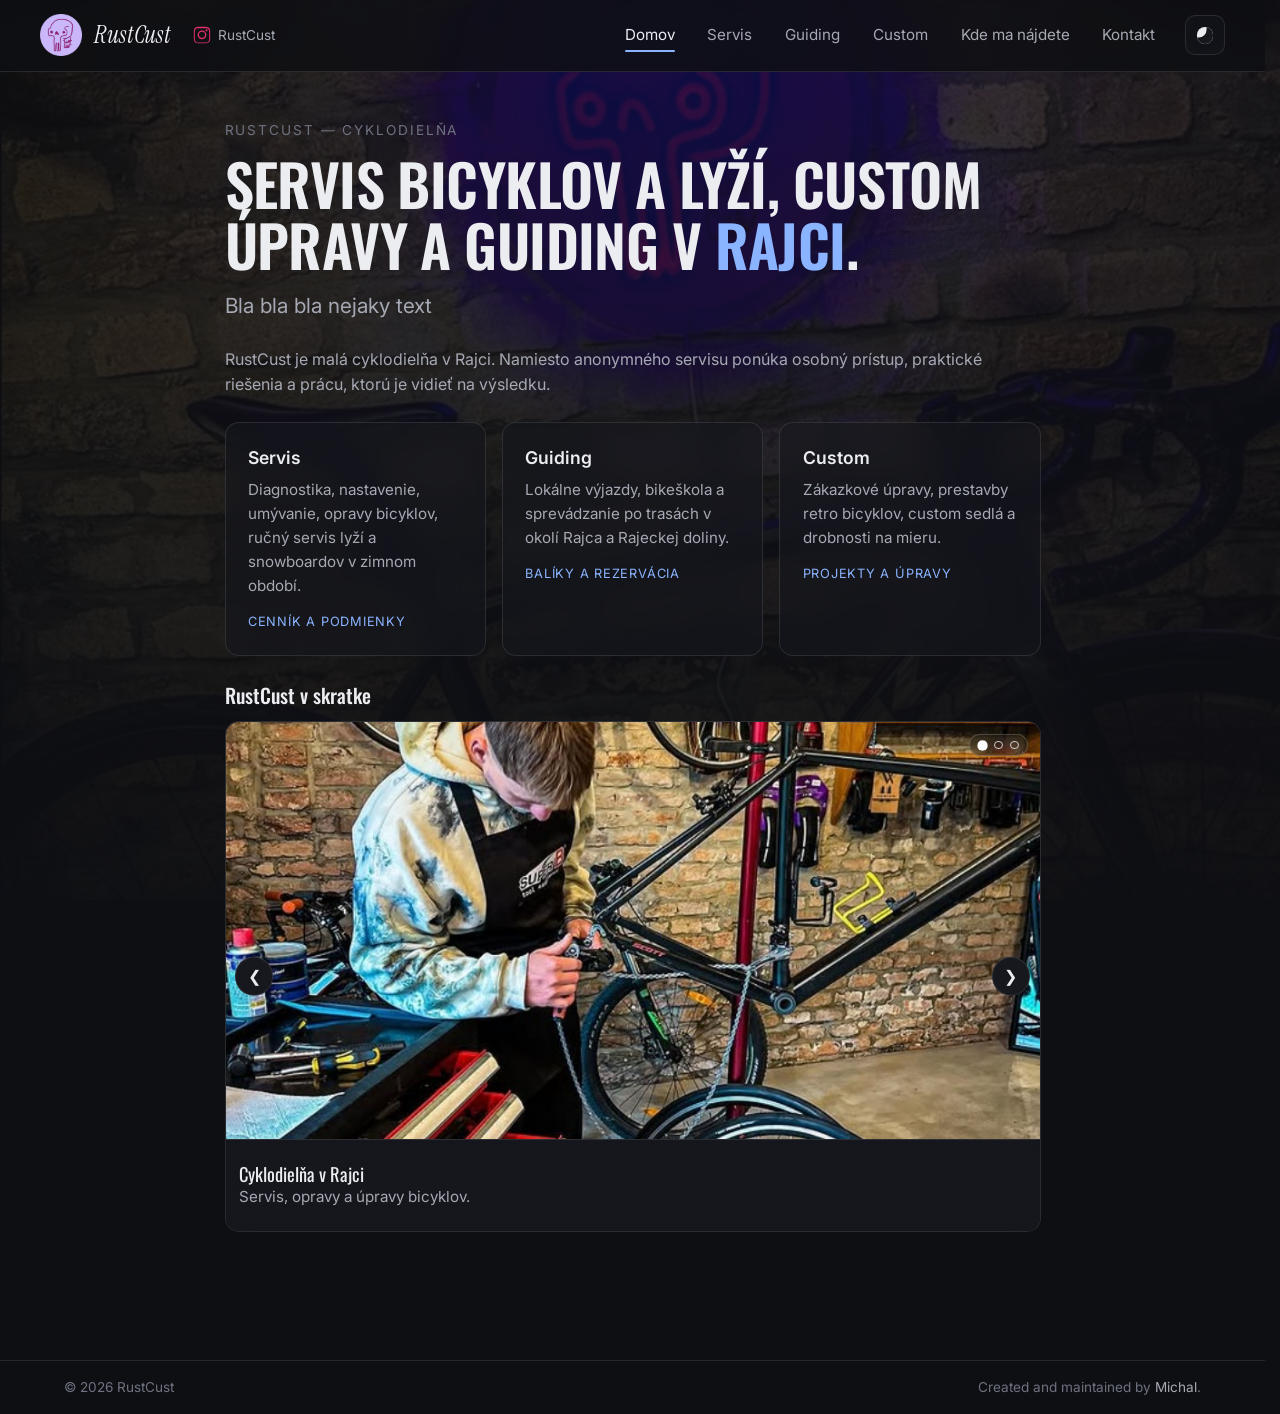
==== commit ec812928: "customization" ====
--- a/index.html
+++ b/index.html
@@ -35,7 +35,7 @@
 
 <header class="site-header">
     <span class="header-skull" id="headerSkull" role="button" tabindex="0" aria-label="Mascot">
-        <img src="animation/skull/assets/icon_blink_00_open.png" alt=""/>
+        <img src="animation/skull/assets/icon_base.png" alt=""/>
     </span>
 
     <a class="brand" href="#home" id="brand" aria-label="Home"></a>
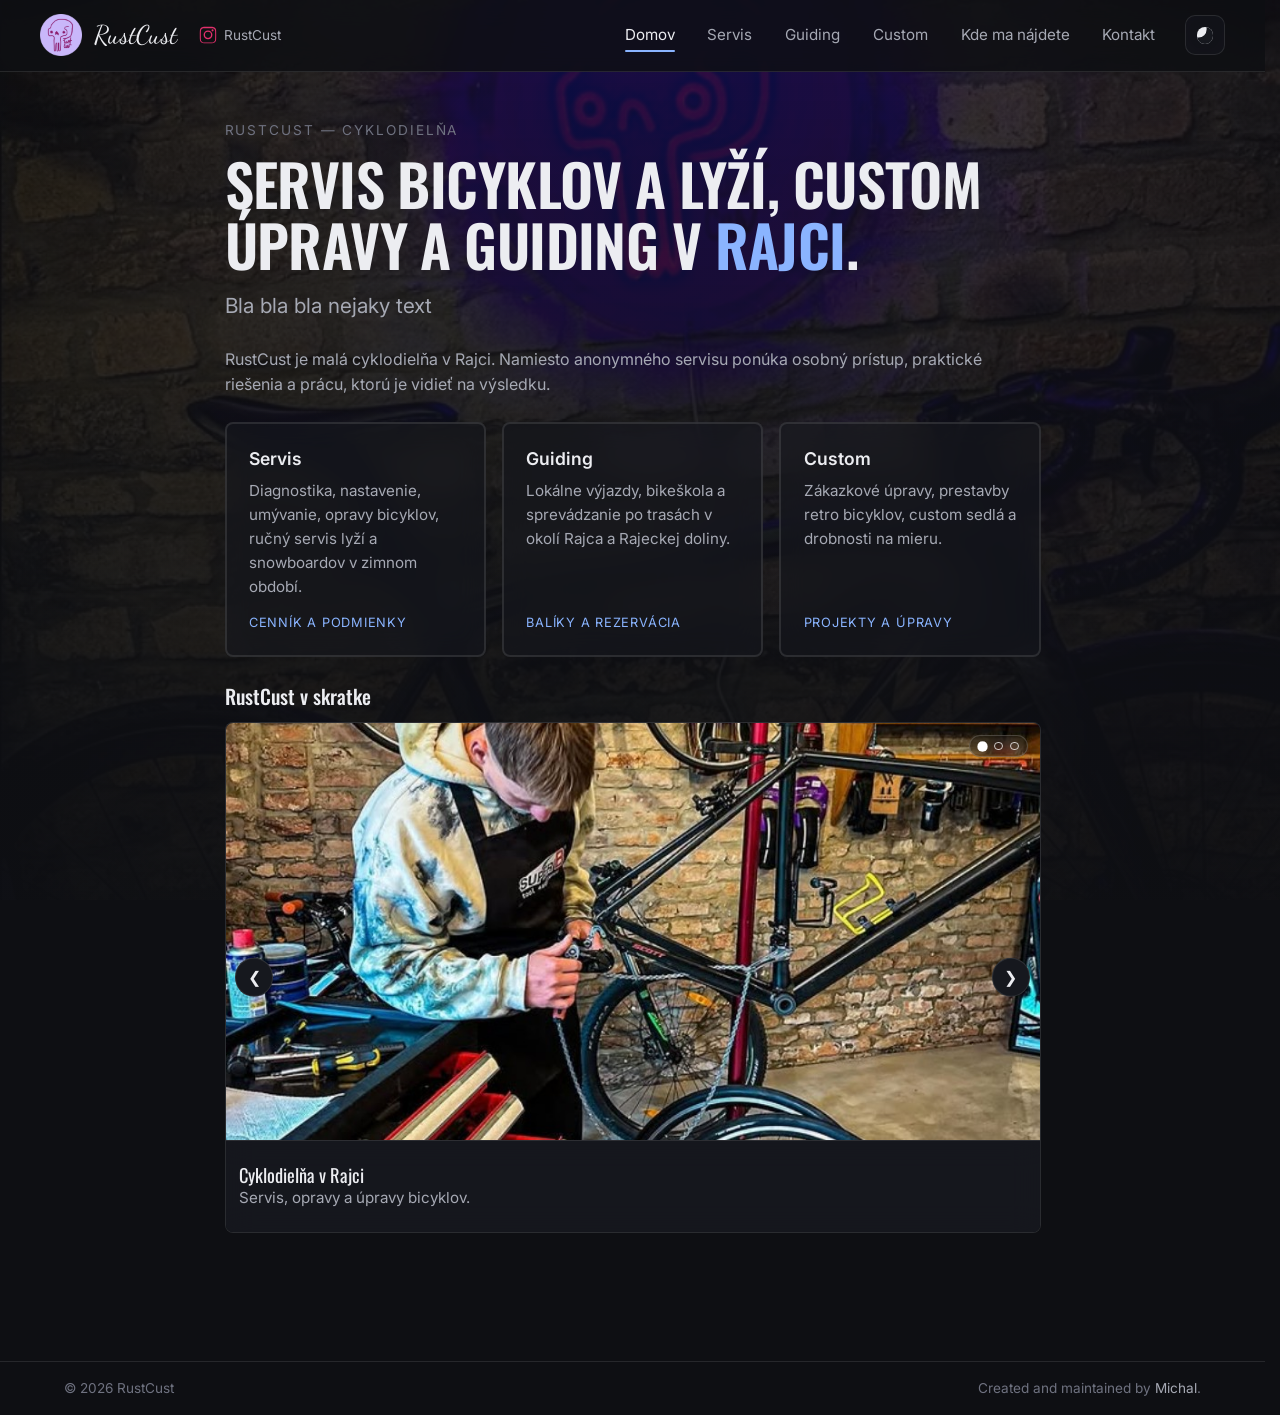
==== commit 260f6402: "footer" ====
--- a/index.html
+++ b/index.html
@@ -23,6 +23,7 @@
     <link rel="preconnect" href="https://fonts.googleapis.com"/>
     <link rel="preconnect" href="https://fonts.gstatic.com" crossorigin/>
     <link href="https://fonts.googleapis.com/css2?family=Inter:wght@400;500;600&family=Instrument+Serif:ital@0;1&family=Oswald:wght@500;600;700&display=swap" rel="stylesheet"/>
+    <link href="https://fonts.googleapis.com/css2?family=Inter:wght@400;500;600&family=Oswald:wght@500;600&family=Dancing+Script:wght@700&display=swap" rel="stylesheet"/>
 
     <link rel="stylesheet" href="styles.css"/>
     <link rel="stylesheet" href="animation/skull/skull.css"/>
--- a/styles.css
+++ b/styles.css
@@ -9,7 +9,7 @@
     /* Headings: bold/industrial condensed face. */
     --font-serif: "Oswald", "Arial Narrow", system-ui, sans-serif;
     /* Brand wordmark only: kept as the original serif. */
-    --font-brand: "Instrument Serif", Georgia, "Times New Roman", serif;
+    --font-brand: "Dancing Script", "Instrument Serif", Georgia, "Times New Roman", serif;
 
     /* Content width tiers. Blocks sit in one of these two columns:
        narrow keeps prose readable; wide gives visual blocks (cards, slideshow,
@@ -25,7 +25,7 @@
     --block-gap: 1.5rem;
 
     --gutter: clamp(1.25rem, 4vw, 2.5rem);
-    --radius: 14px;
+    --radius: 8px;
     --radius-sm: 10px;
 
     --transition: 220ms cubic-bezier(0.4, 0, 0.2, 1);
@@ -80,7 +80,7 @@
 
     /* — Text — */
     --text: #15161a; /* headings + body */
-    --text-soft: #4b4d55; /* secondary / lead text */
+    --text-soft: #131415; /* secondary / lead text */
     --text-faint: #212123; /* footer / captions */
 
     /* — Menu / nav — */
@@ -91,7 +91,7 @@
     /* — Accents & lines — */
     --accent: #3b5bdb;
     --accent-soft: rgba(59, 91, 219, 0.10);
-    --border: rgba(0, 0, 0, 0.12);
+    --border: rgba(43, 43, 43, 0.49);
 
     /* — Background-image overlay & header (advanced) — */
     /* Stronger than before: in light mode the background photo was competing
@@ -236,7 +236,12 @@
 .bg,
 .bg-overlay {
     position: fixed;
-    inset: 0;
+    top: 0;
+    left: 0;
+    right: 0;
+    width: 100%;
+    height: 100vh;   /* fallback */
+    height: 100lvh;  /* LARGE viewport height: the tallest state (URL bar hidden), and it does NOT change as the bar slides — so no resize on scroll */
     z-index: -2;
     pointer-events: none;
 }
@@ -316,9 +321,9 @@
 
 .brand {
     font-family: var(--font-brand);
-    font-size: 1.5rem;
+    font-size: 1.6rem;
     letter-spacing: 0.01em;
-    font-style: italic;
+    font-style: normal;
     margin-right: auto;
     transition: opacity var(--transition);
 }
@@ -499,6 +504,14 @@
 
 .socials__link--youtube svg {
     color: #ff0000;
+}
+
+.socials__link--phone svg {
+    color: #2e9e4f;
+}
+
+.socials__link--email svg {
+    color: #3b5bdb;
 }
 
 /* ---- Mobile nav ------------------------------------------------------- */
@@ -755,9 +768,11 @@
     padding: 1.35rem 1.4rem;
     background: var(--bg-panel);
     backdrop-filter: blur(var(--panel-blur));
-    border: 1px solid var(--border);
+    border: 2px solid var(--border);
     border-radius: var(--radius);
     transition: transform var(--transition), border-color var(--transition);
+    display: flex;
+    flex-direction: column;
 }
 
 .card:hover {
@@ -778,12 +793,13 @@
 }
 
 a.card__link {
-    display: block;
+    display: flex;
 }
 
 .card__meta {
     display: inline-block;
-    margin-top: 0.85rem;
+    margin-top: auto;
+    padding-top: 0.85rem;
     font-size: 0.8rem;
     letter-spacing: 0.06em;
     text-transform: uppercase;
@@ -802,8 +818,7 @@
 .link-list a {
     display: flex;
     align-items: center;
-    justify-content: space-between;
-    gap: 1rem;
+    gap: 0.6rem;
     padding: 0.85rem 1.1rem;
     border: 1px solid var(--border);
     border-radius: var(--radius-sm);
@@ -818,13 +833,40 @@
     transform: translateX(3px);
 }
 
+/* Icon sits first, never shrinks */
+.link-list .link-icon {
+    flex: none;
+    display: inline-flex;
+}
+
+/* Label hugs the icon on the left */
 .link-list .label {
     font-weight: 500;
 }
 
+/* Handle pushed to the right end. margin-left:auto does the "space-between"
+   job without forcing a wrap. */
 .link-list .handle {
+    margin-left: auto;
     color: var(--text-faint);
     font-size: 0.9rem;
+    text-align: right;
+    overflow-wrap: anywhere;
+}
+
+/* Below this width, EVERY button stacks the handle under the label, so they
+   all stay consistent (not one wrapped, others not). Tune the 26rem to taste. */
+@media (max-width: 26rem) {
+    .link-list a {
+        flex-wrap: wrap;
+    }
+
+    .link-list .handle {
+        margin-left: 0;            /* drop to its own line, align under label */
+        flex-basis: 100%;
+        text-align: left;
+        padding-left: calc(2rem + 0.6rem); /* indent under the label, past the icon */
+    }
 }
 
 .link-list__icon {
@@ -835,9 +877,11 @@
     color: var(--text-soft);
 }
 
-.link-list a:hover .link-list__icon {
-    color: var(--accent);
-}
+/* Per-platform brand colors for contact-row icons. Brand colors, not theme
+   tokens — intentionally identical in light and dark mode, and kept on hover. */
+.link-list--phone .link-list__icon { color: #2e9e4f; }
+.link-list--email .link-list__icon { color: #3b5bdb; }
+.link-list--instagram .link-list__icon { color: #e1306c; }
 
 /* ---- Table (price list / structured rows) ----------------------------- */
 /* A structured table rendered by buildTable() in script.js from a `table`
@@ -914,11 +958,6 @@
 .data-table td.data-table__value {
     color: var(--accent);
     font-weight: 600;
-}
-
-/* Final row sits flush with the frame — no dangling divider. */
-.data-table tbody tr:last-child td {
-    border-bottom: none;
 }
 
 /* Gentle row highlight on hover, matching the link-list/card feel. */
@@ -1071,9 +1110,20 @@
     display: grid;
     grid-template-rows: minmax(0, 1fr) auto;
 
+    /* Keep all slides in the stack.
+       Opacity handles showing/hiding.
+       This is what allows real overlap. */
     opacity: 0;
-    visibility: hidden;
-    transition: opacity var(--transition);
+
+    transition: opacity 500ms ease-in-out;
+
+    pointer-events: none;
+}
+
+.carousel__slide.is-active,
+.carousel--single .carousel__slide {
+    opacity: 1;
+    pointer-events: auto;
 }
 
 .carousel__slide.is-active,
@@ -1086,6 +1136,28 @@
     .carousel__slide {
         transition: none;
     }
+}
+
+/* Expand button wraps the image so it's a real, focusable control that opens
+   the lightbox. It must behave like the image did: fill the top grid row, no
+   button chrome. zoom-in cursor hints it's clickable. */
+.carousel__expand {
+    grid-row: 1;
+    width: 100%;
+    height: 100%;
+    min-height: 0;
+    padding: 0;
+    margin: 0;
+    border: 0;
+    background: none;
+    display: block;
+    overflow: hidden;
+    cursor: zoom-in;
+}
+
+.carousel__expand:focus-visible {
+    outline: 2px solid var(--accent);
+    outline-offset: -2px;
 }
 
 .carousel__img {
@@ -1454,7 +1526,7 @@
 
     /* Each row becomes a card matching the rest of the site's panels. */
     .data-table tbody tr {
-        border: 2px solid var(--border);
+        border: 1px solid var(--border);
         background: var(--bg-panel);
         backdrop-filter: blur(var(--panel-blur));
         -webkit-backdrop-filter: blur(var(--panel-blur));
@@ -1504,6 +1576,150 @@
     overflow-x: hidden;
 }
 
+/* ---- Lightbox (expanded image view) ----------------------------------- */
+/* A single shared overlay (created once in JS) reused by every carousel.
+   Shows the full image letterboxed (object-fit: contain) so each image keeps
+   its own aspect ratio inside one uniform frame — nothing is cropped. */
+.lightbox {
+    position: fixed;
+    inset: 0;
+    z-index: 200;
+    display: flex;
+    flex-direction: column;
+    align-items: center;
+    justify-content: center;
+    gap: 1rem;
+    padding: clamp(1rem, 4vw, 3rem);
+    background: rgba(0, 0, 0, 0.88);
+    -webkit-backdrop-filter: blur(4px);
+    backdrop-filter: blur(4px);
+    opacity: 0;
+    transition: opacity 200ms ease;
+    cursor: zoom-out;
+}
+
+.lightbox.is-open {
+    opacity: 1;
+}
+
+/* The image: capped to the viewport, letterboxed, never cropped or upscaled
+   past its natural size beyond the frame. All expanded images share this same
+   bounding frame, so they read as a consistent set. */
+.lightbox__img {
+    max-width: 100%;
+    max-height: 82vh;
+    width: auto;
+    height: auto;
+    object-fit: contain;
+    border-radius: var(--radius);
+    box-shadow: 0 10px 40px rgba(0, 0, 0, 0.5);
+    cursor: default;
+}
+
+.lightbox__caption {
+    margin: 0;
+    max-width: min(100%, 48rem);
+    text-align: center;
+    color: #f4f5f8;
+    font-size: 0.95rem;
+    line-height: 1.4;
+    cursor: default;
+}
+
+.lightbox__close {
+    position: absolute;
+    top: clamp(0.75rem, 3vw, 1.5rem);
+    right: clamp(0.75rem, 3vw, 1.5rem);
+    width: 2.75rem;
+    height: 2.75rem;
+    display: inline-flex;
+    align-items: center;
+    justify-content: center;
+    border: 1px solid rgba(255, 255, 255, 0.25);
+    border-radius: 50%;
+    background: rgba(0, 0, 0, 0.45);
+    color: #fff;
+    font-size: 1.6rem;
+    line-height: 1;
+    cursor: pointer;
+    transition: border-color var(--transition), background var(--transition), transform var(--transition);
+}
+
+.lightbox__close:hover {
+    border-color: #fff;
+    background: rgba(0, 0, 0, 0.7);
+}
+
+.lightbox__close:active {
+    transform: scale(0.94);
+}
+
+.lightbox__close:focus-visible {
+    outline: 2px solid var(--accent);
+    outline-offset: 3px;
+}
+
+/* Prev / next arrows in the expanded view, vertically centered on each edge.
+   Hidden by JS when the carousel has only one image. */
+.lightbox__nav {
+    position: absolute;
+    top: 50%;
+    transform: translateY(-50%);
+    width: 3rem;
+    height: 3rem;
+    display: inline-flex;
+    align-items: center;
+    justify-content: center;
+    border: 1px solid rgba(255, 255, 255, 0.25);
+    border-radius: 50%;
+    background: rgba(0, 0, 0, 0.45);
+    color: #fff;
+    font-size: 1.4rem;
+    line-height: 1;
+    cursor: pointer;
+    transition: border-color var(--transition), background var(--transition), transform var(--transition);
+}
+
+.lightbox__nav--prev {
+    left: clamp(0.5rem, 3vw, 1.5rem);
+}
+
+.lightbox__nav--next {
+    right: clamp(0.5rem, 3vw, 1.5rem);
+}
+
+.lightbox__nav:hover {
+    border-color: #fff;
+    background: rgba(0, 0, 0, 0.7);
+}
+
+.lightbox__nav:active {
+    transform: translateY(-50%) scale(0.94);
+}
+
+.lightbox__nav:focus-visible {
+    outline: 2px solid var(--accent);
+    outline-offset: 3px;
+}
+
+@media (prefers-reduced-motion: reduce) {
+    .lightbox {
+        transition: none;
+    }
+}
+
+/* Lock page scroll behind the open lightbox. */
+body.lightbox-open {
+    overflow: hidden;
+}
+
+/* While fading out (is-open removed but not yet hidden), let the cursor and
+   clicks fall through immediately instead of being held by the zoom-out
+   overlay during the 200ms fade. */
+.lightbox:not(.is-open) {
+    pointer-events: none;
+}
+
 /*
   Built from m-remis/static-web-template
   https://github.com/m-remis/static-web-template
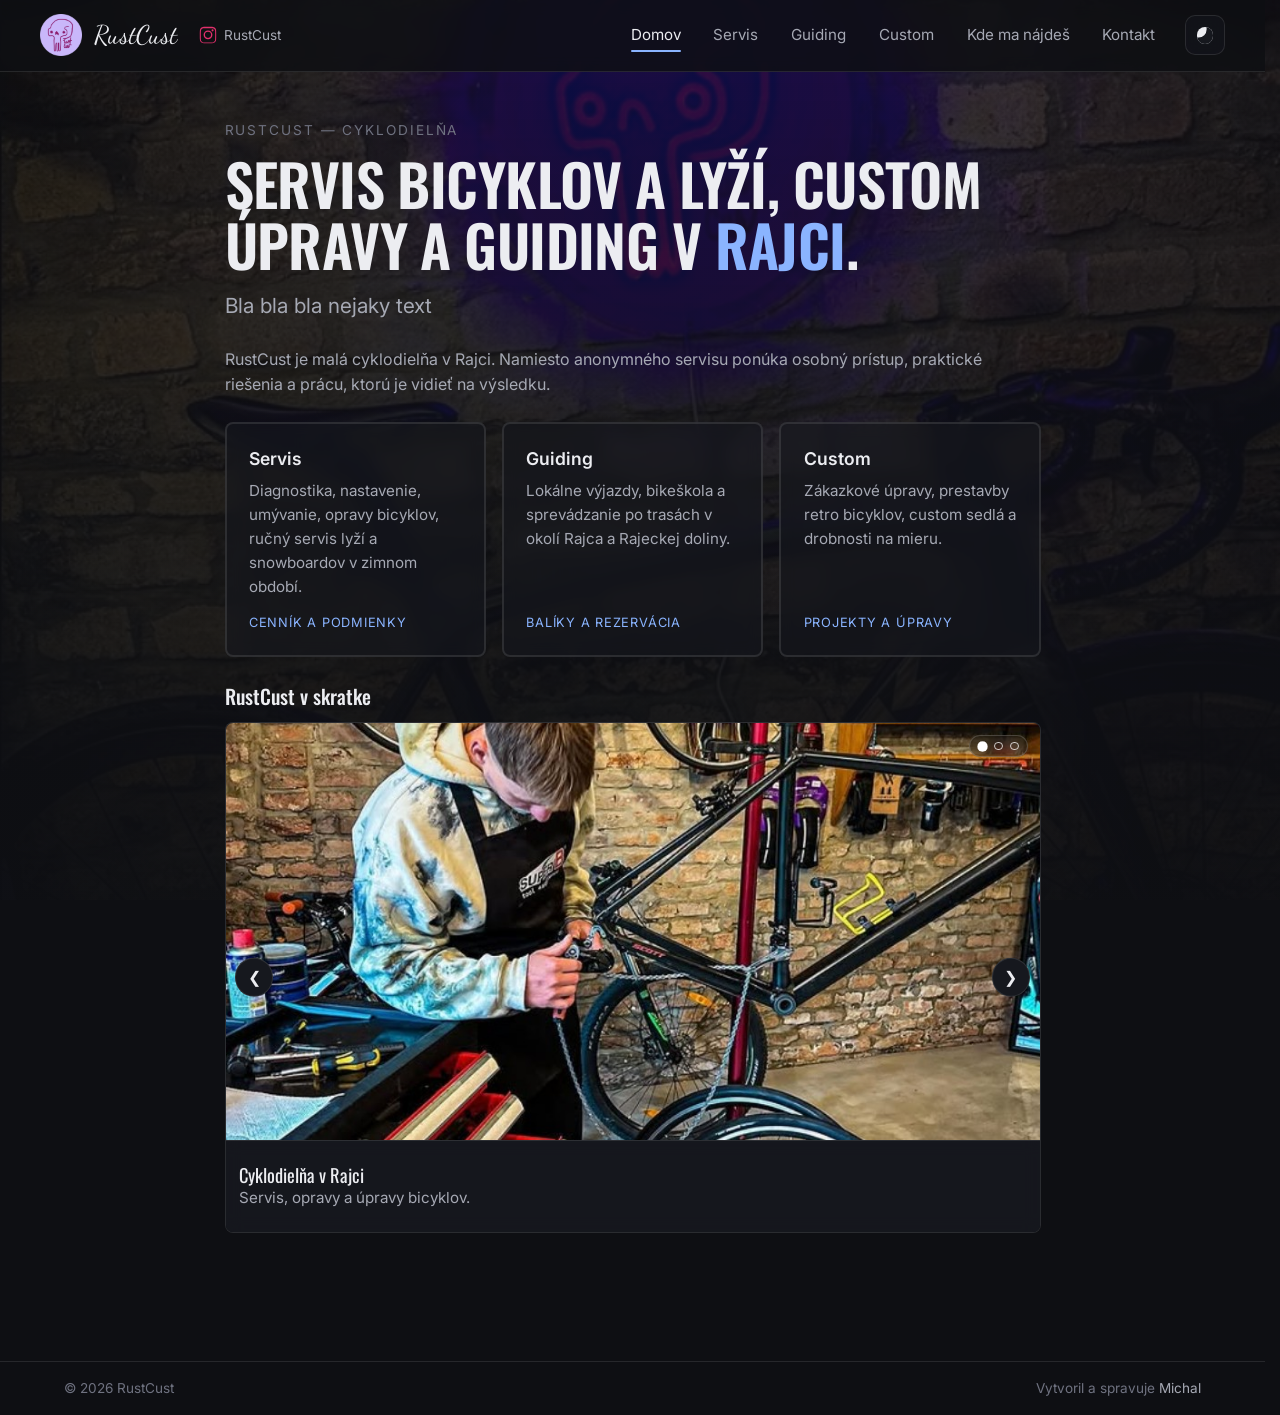
==== commit 79efc051: "meta in json, css parametrized for updates" ====
--- a/index.html
+++ b/index.html
@@ -4,6 +4,9 @@
     <meta charset="UTF-8"/>
     <meta name="viewport" content="width=device-width, initial-scale=1.0"/>
 
+    <!-- Metadata below is the SSR fallback for crawlers/scrapers. The engine
+         (renderHead in script.js) overwrites it from SITE.meta in site-spec.json
+         at load — edit the values THERE, not here, and keep these in sync. -->
     <title>RustCust — cyklodielňa v Rajci</title>
     <meta name="description" content="RustCust — cyklodielňa v Rajci. Servis bicyklov a lyží, custom úpravy a guiding v Rajeckej doline."/>
     <meta name="author" content="Rastislav Buchta"/>
@@ -66,7 +69,7 @@
 
 <footer class="site-footer" id="siteFooter"></footer>
 
-<script type="module" src="script.js"></script>
+<script type="module" src="engine.js"></script>
 </body>
 <!--
   Built from m-remis/static-web-template
--- a/styles.css
+++ b/styles.css
@@ -32,6 +32,13 @@
 
     --shadow: 0 1px 2px rgba(0, 0, 0, 0.06),
     0 8px 30px rgba(0, 0, 0, 0.08);
+
+    /* Interaction tokens — theme-independent (same in light + dark).
+       Keyboard focus ring (only shown after real keyboard nav) and the
+       subtle "press" shrink shared by every button-like control. */
+    --focus-ring: 2px solid var(--accent);
+    --focus-offset: 3px;
+    --press-scale: 0.94;
 }
 
 /* Dark (default) */
@@ -61,12 +68,33 @@
     --overlay-top: rgba(14, 15, 19, 0.79);
     --overlay-bottom: rgba(14, 15, 19, 0.98);
     --header-bg: rgba(14, 15, 19, 0.82);
-    --panel-blur: 14px;
+    --panel-blur: 8px; /* frosted-glass radius; lowered from 14px to ease scroll repaint cost without visibly changing the look */
 
     /* — Carousel (uses the tokens above; these are the only extras) — */
     --carousel-scrim: rgba(0, 0, 0, 0.55); /* caption gradient over image */
     --carousel-chip-bg: rgba(0, 0, 0, 0.45); /* "n / total" counter chip */
     --carousel-chip-text: #f4f5f8;
+
+    /* — Brand / social colors —
+       Per-platform colors for social + contact icons. Currently identical in
+       light and dark mode (kept on hover too); defined per-theme so they CAN
+       diverge later without hunting through rules. Change a brand color here. */
+    --brand-instagram: #e1306c;
+    --brand-youtube: #ff0000;
+    --brand-phone: #2e9e4f;
+    --brand-email: #3b5bdb;
+
+    /* — On-image controls (lightbox, carousel dots) —
+       These sit on top of photos, so they're deliberately NOT theme tokens:
+       they stay dark-on-light regardless of theme for legibility over images. */
+    --on-image-text: #fff;            /* icon/text drawn over a photo */
+    --on-image-btn-bg: rgba(0, 0, 0, 0.45);     /* idle control background */
+    --on-image-btn-bg-hover: rgba(0, 0, 0, 0.7); /* hovered control background */
+    --on-image-hairline: rgba(255, 255, 255, 0.25); /* control border */
+    --on-image-veil: rgba(0, 0, 0, 0.88);       /* full lightbox backdrop */
+    --dot-veil-bg: rgba(0, 0, 0, 0.35);         /* dots pill background */
+    --dot-ring: rgba(255, 255, 255, 0.75);      /* idle dot outline */
+    --dot-fill-hover: rgba(255, 255, 255, 0.35);/* dot fill on hover */
 }
 
 /* Light */
@@ -101,12 +129,29 @@
     --overlay-top: rgba(255, 255, 255, 0.90);
     --overlay-bottom: rgba(255, 255, 255, 0.62);
     --header-bg: rgba(255, 255, 255, 0.90);
-    --panel-blur: 14px;
+    --panel-blur: 8px;
 
     /* — Carousel (caption scrim/chip stay dark for legibility over photos) — */
     --carousel-scrim: rgba(0, 0, 0, 0.50);
     --carousel-chip-bg: rgba(0, 0, 0, 0.45);
     --carousel-chip-text: #f4f5f8;
+
+    /* — Brand / social colors — (identical to dark; see note there) */
+    --brand-instagram: #e1306c;
+    --brand-youtube: #ff0000;
+    --brand-phone: #2e9e4f;
+    --brand-email: #3b5bdb;
+
+    /* — On-image controls — (identical to dark: these live over photos, so
+       they stay dark-on-light in both themes for legibility) */
+    --on-image-text: #fff;
+    --on-image-btn-bg: rgba(0, 0, 0, 0.45);
+    --on-image-btn-bg-hover: rgba(0, 0, 0, 0.7);
+    --on-image-hairline: rgba(255, 255, 255, 0.25);
+    --on-image-veil: rgba(0, 0, 0, 0.88);
+    --dot-veil-bg: rgba(0, 0, 0, 0.35);
+    --dot-ring: rgba(255, 255, 255, 0.75);
+    --dot-fill-hover: rgba(255, 255, 255, 0.35);
 }
 
 /* ---- Reset-ish -------------------------------------------------------- */
@@ -206,8 +251,8 @@
 }
 
 body.keyboard-nav :focus-visible {
-    outline: 2px solid var(--accent);
-    outline-offset: 3px;
+    outline: var(--focus-ring);
+    outline-offset: var(--focus-offset);
     border-radius: 4px;
 }
 
@@ -398,7 +443,7 @@
 
 .theme-toggle:active,
 .menu-toggle:active {
-    transform: scale(0.94);
+    transform: scale(var(--press-scale));
 }
 
 .theme-toggle__icon {
@@ -499,19 +544,19 @@
 }
 
 .socials__link--instagram svg {
-    color: #e1306c;
+    color: var(--brand-instagram);
 }
 
 .socials__link--youtube svg {
-    color: #ff0000;
+    color: var(--brand-youtube);
 }
 
 .socials__link--phone svg {
-    color: #2e9e4f;
+    color: var(--brand-phone);
 }
 
 .socials__link--email svg {
-    color: #3b5bdb;
+    color: var(--brand-email);
 }
 
 /* ---- Mobile nav ------------------------------------------------------- */
@@ -563,7 +608,7 @@
 }
 
 .nav-mobile__close:active {
-    transform: scale(0.94);
+    transform: scale(var(--press-scale));
 }
 
 .nav-mobile.is-open {
@@ -879,9 +924,9 @@
 
 /* Per-platform brand colors for contact-row icons. Brand colors, not theme
    tokens — intentionally identical in light and dark mode, and kept on hover. */
-.link-list--phone .link-list__icon { color: #2e9e4f; }
-.link-list--email .link-list__icon { color: #3b5bdb; }
-.link-list--instagram .link-list__icon { color: #e1306c; }
+.link-list--phone .link-list__icon { color: var(--brand-phone); }
+.link-list--email .link-list__icon { color: var(--brand-email); }
+.link-list--instagram .link-list__icon { color: var(--brand-instagram); }
 
 /* ---- Table (price list / structured rows) ----------------------------- */
 /* A structured table rendered by buildTable() in script.js from a `table`
@@ -985,6 +1030,7 @@
     display: block;
     /* gently match the site mood without breaking legibility */
     filter: saturate(0.95);
+    pointer-events: none;   /* view-only on all browsers; open via the button */
 }
 
 /* ---- Map: static mode (no iframe, clean themed card) ------------------ */
@@ -1156,7 +1202,7 @@
 }
 
 .carousel__expand:focus-visible {
-    outline: 2px solid var(--accent);
+    outline: var(--focus-ring);
     outline-offset: -2px;
 }
 
@@ -1297,7 +1343,7 @@
     padding: 0.35rem 0.5rem;
     border-radius: 999px;
 
-    background: rgba(0, 0, 0, 0.35);
+    background: var(--dot-veil-bg);
     border: 1px solid rgba(255, 255, 255, 0.18);
 
     -webkit-backdrop-filter: blur(6px);
@@ -1308,18 +1354,18 @@
     width: 0.55rem;
     height: 0.55rem;
     padding: 0;
-    border: 1px solid rgba(255, 255, 255, 0.75);
+    border: 1px solid var(--dot-ring);
     border-radius: 50%;
     background: transparent;
     transition: background var(--transition), transform var(--transition);
 }
 
 .carousel__dot:hover {
-    background: rgba(255, 255, 255, 0.35);
+    background: var(--dot-fill-hover);
 }
 
 .carousel__dot.is-active {
-    background: #fff;
+    background: var(--on-image-text);
     transform: scale(1.15);
 }
 
@@ -1411,7 +1457,7 @@
     }
 
     .carousel__dot.is-active:hover {
-        background: #fff;
+        background: var(--on-image-text);
     }
 }
 
@@ -1590,7 +1636,7 @@
     justify-content: center;
     gap: 1rem;
     padding: clamp(1rem, 4vw, 3rem);
-    background: rgba(0, 0, 0, 0.88);
+    background: var(--on-image-veil);
     -webkit-backdrop-filter: blur(4px);
     backdrop-filter: blur(4px);
     opacity: 0;
@@ -1620,7 +1666,7 @@
     margin: 0;
     max-width: min(100%, 48rem);
     text-align: center;
-    color: #f4f5f8;
+    color: var(--carousel-chip-text);
     font-size: 0.95rem;
     line-height: 1.4;
     cursor: default;
@@ -1635,10 +1681,10 @@
     display: inline-flex;
     align-items: center;
     justify-content: center;
-    border: 1px solid rgba(255, 255, 255, 0.25);
+    border: 1px solid var(--on-image-hairline);
     border-radius: 50%;
-    background: rgba(0, 0, 0, 0.45);
-    color: #fff;
+    background: var(--on-image-btn-bg);
+    color: var(--on-image-text);
     font-size: 1.6rem;
     line-height: 1;
     cursor: pointer;
@@ -1646,17 +1692,17 @@
 }
 
 .lightbox__close:hover {
-    border-color: #fff;
-    background: rgba(0, 0, 0, 0.7);
+    border-color: var(--on-image-text);
+    background: var(--on-image-btn-bg-hover);
 }
 
 .lightbox__close:active {
-    transform: scale(0.94);
+    transform: scale(var(--press-scale));
 }
 
 .lightbox__close:focus-visible {
-    outline: 2px solid var(--accent);
-    outline-offset: 3px;
+    outline: var(--focus-ring);
+    outline-offset: var(--focus-offset);
 }
 
 /* Prev / next arrows in the expanded view, vertically centered on each edge.
@@ -1670,10 +1716,10 @@
     display: inline-flex;
     align-items: center;
     justify-content: center;
-    border: 1px solid rgba(255, 255, 255, 0.25);
+    border: 1px solid var(--on-image-hairline);
     border-radius: 50%;
-    background: rgba(0, 0, 0, 0.45);
-    color: #fff;
+    background: var(--on-image-btn-bg);
+    color: var(--on-image-text);
     font-size: 1.4rem;
     line-height: 1;
     cursor: pointer;
@@ -1689,17 +1735,17 @@
 }
 
 .lightbox__nav:hover {
-    border-color: #fff;
-    background: rgba(0, 0, 0, 0.7);
+    border-color: var(--on-image-text);
+    background: var(--on-image-btn-bg-hover);
 }
 
 .lightbox__nav:active {
-    transform: translateY(-50%) scale(0.94);
+    transform: translateY(-50%) scale(var(--press-scale));
 }
 
 .lightbox__nav:focus-visible {
-    outline: 2px solid var(--accent);
-    outline-offset: 3px;
+    outline: var(--focus-ring);
+    outline-offset: var(--focus-offset);
 }
 
 @media (prefers-reduced-motion: reduce) {
@@ -1719,6 +1765,68 @@
 .lightbox:not(.is-open) {
     pointer-events: none;
 }
+/* ----------------------------------------------------------------------
+   ERROR STATE — shown when site-spec.json can't be loaded/parsed and there
+   is no inline content to fall back to. Append to styles.css. Uses the same
+   theme tokens as the rest of the site, so it re-themes for free.
+---------------------------------------------------------------------- */
+
+.error-state {
+    /* Roomy, centered card so the message reads as intentional, not broken. */
+    padding: 2.5rem 1.75rem;
+    border: 1px solid var(--border, rgba(127, 127, 127, 0.25));
+    border-radius: 14px;
+    background: var(--bg-elevated, rgba(127, 127, 127, 0.06));
+    text-align: center;
+}
+
+.error-state__title {
+    margin: 0 0 0.75rem;
+    font-size: clamp(1.4rem, 4vw, 2rem);
+    line-height: 1.2;
+}
+
+.error-state__lead {
+    margin: 0 auto 1.5rem;
+    max-width: 38rem;
+    color: var(--text-muted, inherit);
+    line-height: 1.6;
+}
+
+/* Reuse the header .socials layout but center it here. */
+.error-state .socials {
+    justify-content: center;
+    margin: 0 auto 1.5rem;
+}
+
+.error-state__details {
+    margin-top: 1.5rem;
+    text-align: left;
+    max-width: 38rem;
+    margin-left: auto;
+    margin-right: auto;
+    font-size: 0.875rem;
+    color: var(--text-muted, inherit);
+}
+
+.error-state__details summary {
+    cursor: pointer;
+    user-select: none;
+    opacity: 0.8;
+}
+
+.error-state__details summary:hover {
+    opacity: 1;
+}
+
+.error-state__details p {
+    margin: 0.5rem 0 0;
+    padding: 0.75rem;
+    border-radius: 8px;
+    background: var(--bg-base, rgba(127, 127, 127, 0.1));
+    font-family: ui-monospace, "SF Mono", Menlo, Consolas, monospace;
+    word-break: break-word;
+}
 
 /*
   Built from m-remis/static-web-template
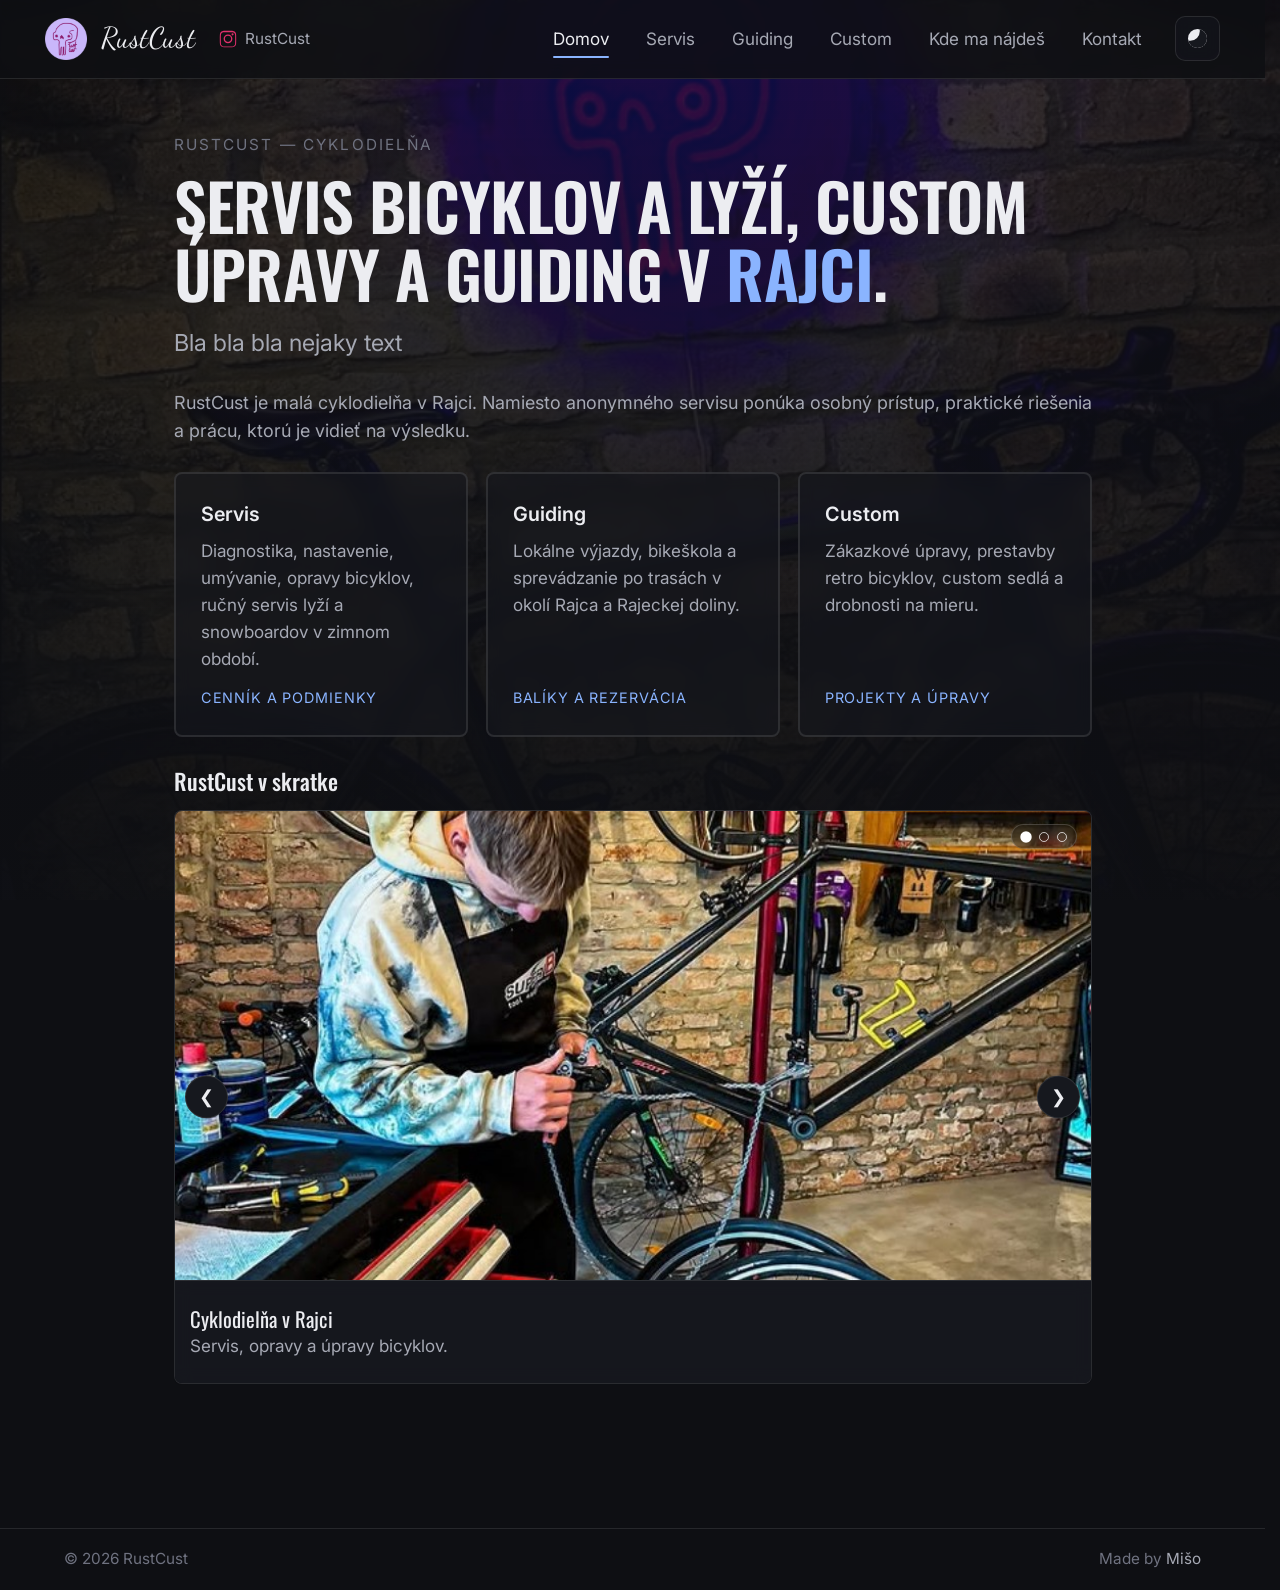
==== commit f0e6f983: "analytics in place" ====
--- a/index.html
+++ b/index.html
@@ -5,7 +5,7 @@
     <meta name="viewport" content="width=device-width, initial-scale=1.0"/>
 
     <!-- Metadata below is the SSR fallback for crawlers/scrapers. The engine
-         (renderHead in script.js) overwrites it from SITE.meta in site-spec.json
+         (renderHead in engine.js) overwrites it from SITE.meta in site-spec.json
          at load — edit the values THERE, not here, and keep these in sync. -->
     <title>RustCust — cyklodielňa v Rajci</title>
     <meta name="description" content="RustCust — cyklodielňa v Rajci. Servis bicyklov a lyží, custom úpravy a guiding v Rajeckej doline."/>
@@ -30,6 +30,13 @@
 
     <link rel="stylesheet" href="styles.css"/>
     <link rel="stylesheet" href="animation/skull/skull.css"/>
+
+    <!-- GoatCounter analytics (privacy-friendly, no cookies). Loads async and
+         independently of engine.js so tracking works even if the app fails.
+         The visible visitor count in the footer is rendered separately by the
+         engine from meta.analytics in site-spec.json. -->
+    <script data-goatcounter="https://rustcust.goatcounter.com/count"
+            async src="//gc.zgo.at/count.js"></script>
 </head>
 <body data-theme="dark">
 <!-- Background layer (image + overlay), painted by JS -->
--- a/styles.css
+++ b/styles.css
@@ -23,6 +23,13 @@
 
     /* Uniform vertical rhythm between consecutive blocks in a section. */
     --block-gap: 1.5rem;
+
+    /* GLOBAL SIZE DIAL. Everything below is in rem / rem-based clamp(), so it
+       all scales off the root font-size. Change this one value to make the
+       whole site (text, headings, gutters, gaps, content widths) bigger or
+       smaller proportionally. 100% = browser default (usually 16px);
+       106.25% ≈ 17px; 112.5% ≈ 18px. Applied on `html` below. */
+    --root-scale: 112.5%;
 
     --gutter: clamp(1.25rem, 4vw, 2.5rem);
     --radius: 8px;
@@ -186,6 +193,11 @@
 }
 
 html {
+    /* Root font-size = the global size dial (--root-scale in :root). All rem
+       units resolve against this, so changing the token rescales the whole
+       site. Must live here on `html`, not body — rem is anchored to the root. */
+    font-size: var(--root-scale);
+
     -webkit-text-size-adjust: 100%;
     scroll-behavior: smooth;
 
@@ -194,6 +206,10 @@
        add the right scrollbar, shrink the layout viewport, and visually squish
        / shift the centered content by the scrollbar width. */
     scrollbar-gutter: stable;
+}
+
+html, body {
+    overscroll-behavior-y: none;
 }
 
 /* Fallback for older browsers that do not support scrollbar-gutter.
@@ -302,6 +318,7 @@
     transition: opacity 1200ms ease;
     /* Continuous, seamless drift — zoom in and back out forever, no snap.
        Runs on both layers always; opacity (.is-active) decides which shows. */
+    /* Ken Burns drift — toggle by commenting line below. */
     animation: bg-drift 15s ease-in-out infinite alternate;
 }
 
@@ -1485,6 +1502,19 @@
     color: var(--accent);
 }
 
+/* Visitor count sits right after the © line. Empty until the count loads
+   (or stays empty if analytics is off / unreachable), and the ::before dot
+   only shows once there's text, so there's no stray leading dot. */
+.footer__count {
+    color: var(--text-faint);
+}
+
+.footer__count:not(:empty)::before {
+    content: "·";
+    margin: 0 0.5rem 0 0;
+    color: var(--text-faint);
+}
+
 /* ---- Responsive ------------------------------------------------------- */
 
 /* Mobile nav mode, triggered two ways that behave identically:
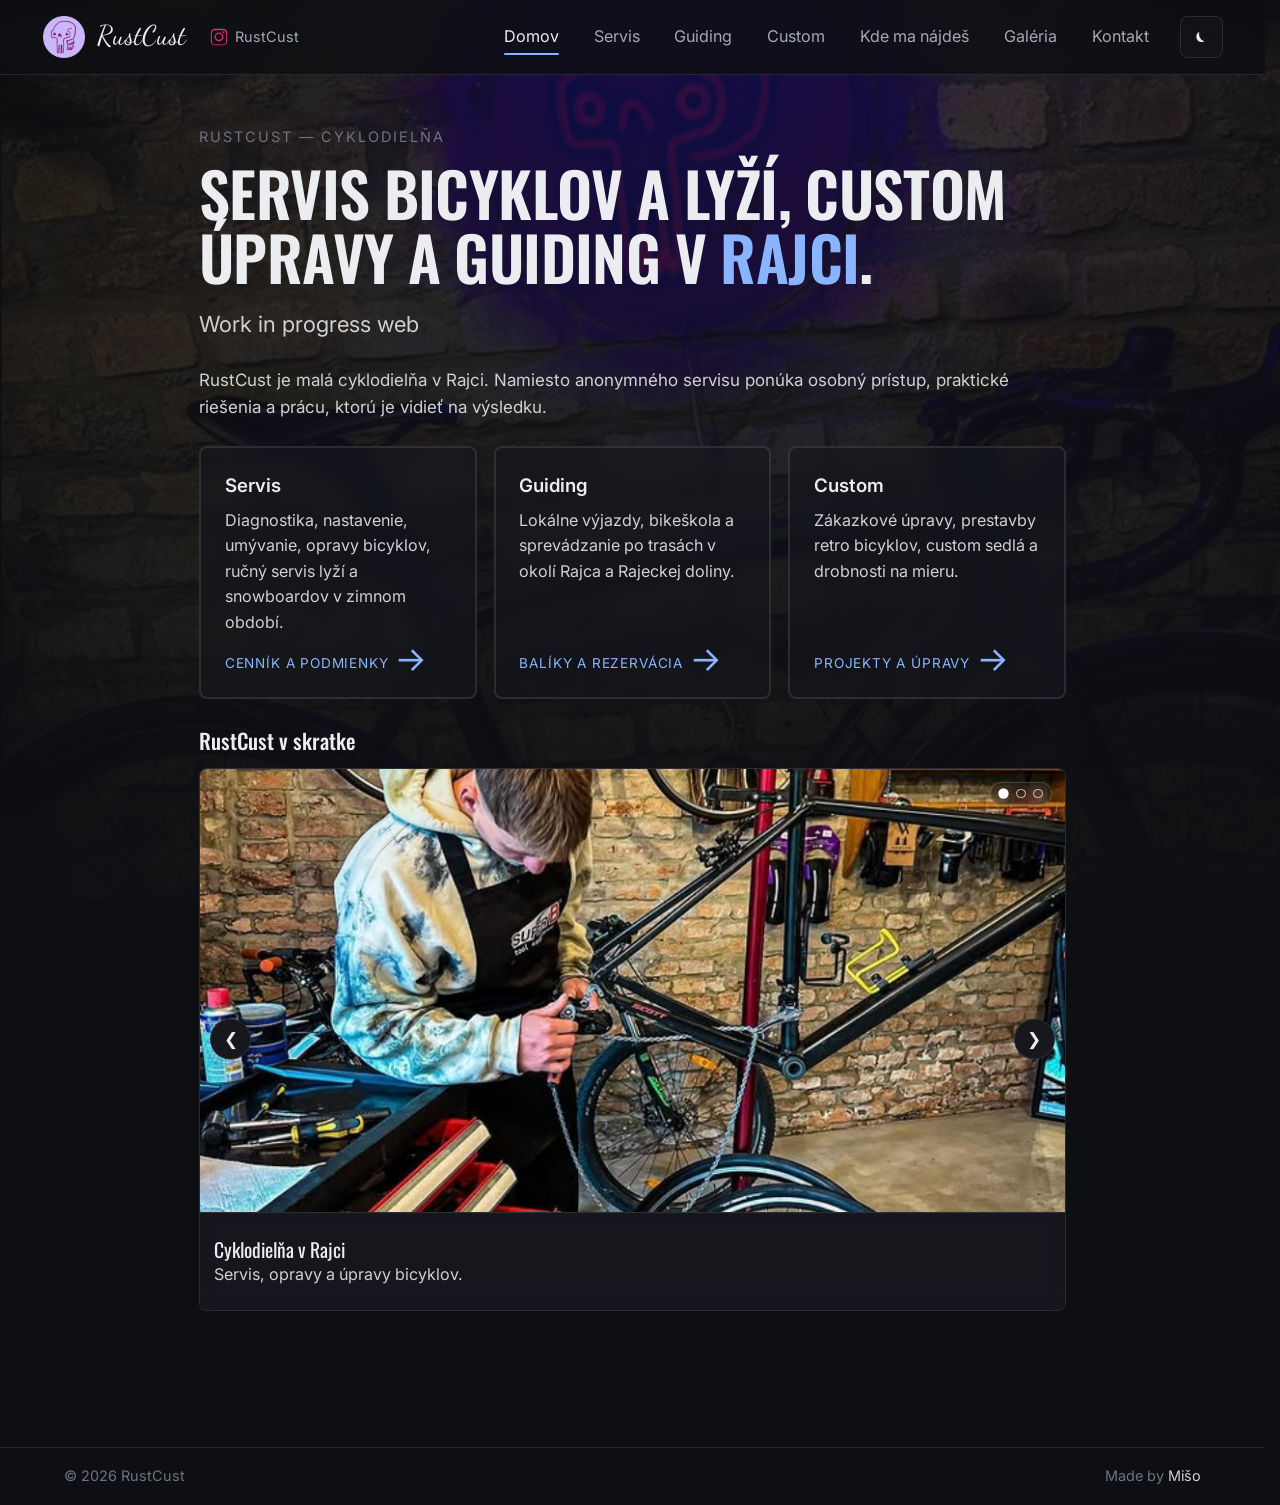
==== commit 9bd633e4: "dedupes" ====
--- a/index.html
+++ b/index.html
@@ -56,7 +56,27 @@
     <div class="header-actions">
         <button class="theme-toggle" id="themeToggle" type="button" aria-label="Toggle color theme"
                 aria-pressed="false">
-            <span class="theme-toggle__icon" aria-hidden="true"></span>
+            <svg class="theme-toggle__icon" aria-hidden="true" viewBox="0 0 24 24" width="20" height="20">
+                <!-- One shape morphs between a crescent moon (dark) and a rayed sun (light).
+                     The bite is a mask circle that slides away in light mode; the rays
+                     fade in. All transitions are CSS, driven by [data-theme] on <body>. -->
+                <mask id="themeToggleMoonCut">
+                    <rect x="0" y="0" width="24" height="24" fill="#fff"/>
+                    <circle class="theme-toggle__cut" cx="18" cy="9" r="9" fill="#000"/>
+                </mask>
+                <circle class="theme-toggle__core" cx="12" cy="12" r="6"
+                        fill="currentColor" mask="url(#themeToggleMoonCut)"/>
+                <g class="theme-toggle__rays" stroke="currentColor" stroke-width="2" stroke-linecap="round">
+                    <line x1="12" y1="1" x2="12" y2="3.5"/>
+                    <line x1="12" y1="20.5" x2="12" y2="23"/>
+                    <line x1="1" y1="12" x2="3.5" y2="12"/>
+                    <line x1="20.5" y1="12" x2="23" y2="12"/>
+                    <line x1="4.2" y1="4.2" x2="5.9" y2="5.9"/>
+                    <line x1="18.1" y1="18.1" x2="19.8" y2="19.8"/>
+                    <line x1="4.2" y1="19.8" x2="5.9" y2="18.1"/>
+                    <line x1="18.1" y1="5.9" x2="19.8" y2="4.2"/>
+                </g>
+            </svg>
         </button>
 
         <button class="menu-toggle" id="menuToggle" type="button" aria-label="Open menu" aria-expanded="false"
--- a/styles.css
+++ b/styles.css
@@ -11,15 +11,9 @@
     /* Brand wordmark only: kept as the original serif. */
     --font-brand: "Dancing Script", "Instrument Serif", Georgia, "Times New Roman", serif;
 
-    /* Content width tiers. Blocks sit in one of these two columns:
-       narrow keeps prose readable; wide gives visual blocks (cards, slideshow,
-       map, table) a little more room. The page gutter still applies, so on
-       small screens both collapse to the available width. */
-    --content-narrow: 46rem;
-    --content-wide: 56rem;
-
-    /* Back-compat alias: some rules / older edits referenced --max-width. */
-    --max-width: var(--content-narrow);
+    /* Single content column width. Blocks fill it; the page gutter keeps them
+       off the screen edges on small viewports. */
+    --content-width: 56rem;
 
     /* Uniform vertical rhythm between consecutive blocks in a section. */
     --block-gap: 1.5rem;
@@ -29,16 +23,13 @@
        whole site (text, headings, gutters, gaps, content widths) bigger or
        smaller proportionally. 100% = browser default (usually 16px);
        106.25% ≈ 17px; 112.5% ≈ 18px. Applied on `html` below. */
-    --root-scale: 112.5%;
+    --root-scale: 106.25%;
 
     --gutter: clamp(1.25rem, 4vw, 2.5rem);
     --radius: 8px;
-    --radius-sm: 10px;
+    --radius-sm: 8px;
 
     --transition: 220ms cubic-bezier(0.4, 0, 0.2, 1);
-
-    --shadow: 0 1px 2px rgba(0, 0, 0, 0.06),
-    0 8px 30px rgba(0, 0, 0, 0.08);
 
     /* Interaction tokens — theme-independent (same in light + dark).
        Keyboard focus ring (only shown after real keyboard nav) and the
@@ -46,9 +37,39 @@
     --focus-ring: 2px solid var(--accent);
     --focus-offset: 3px;
     --press-scale: 0.94;
-}
-
-/* Dark (default) */
+
+    --unicode-arrow: "\2192"; /* Unicode for → */
+
+    /* Theme-independent tokens — identical in light + dark, so defined once
+       here instead of duplicated in both [data-theme] blocks.
+
+       --brand-* : per-platform social/contact icon tints. renderTheme() can
+                   override these from SITE.theme.socialColors.
+       --on-image-* / --dot-* / --carousel-chip-* : controls that sit ON TOP of
+                   photos (lightbox, carousel dots/counter), so they stay
+                   dark-on-light in BOTH themes for legibility over any image. */
+    --panel-blur: 8px; /* frosted-glass radius; kept modest to ease scroll repaint cost */
+
+    --brand-instagram: #e1306c;
+    --brand-youtube: #ff0000;
+    --brand-phone: #2e9e4f;
+    --brand-email: #3b5bdb;
+
+    --on-image-text: #fff;
+    --on-image-btn-bg: rgba(0, 0, 0, 0.45);
+    --on-image-btn-bg-hover: rgba(0, 0, 0, 0.7);
+    --on-image-hairline: rgba(255, 255, 255, 0.25);
+    --on-image-veil: rgba(0, 0, 0, 0.88);
+
+    --dot-veil-bg: rgba(0, 0, 0, 0.35);
+    --dot-ring: rgba(255, 255, 255, 0.75);
+    --dot-fill-hover: rgba(255, 255, 255, 0.35);
+
+    --carousel-chip-text: #f4f5f8;
+}
+
+/* Dark (default) — only tokens that DIFFER from light live here. Shared,
+   theme-independent tokens (brand/on-image/dot/chip/panel-blur) are in :root. */
 [data-theme="dark"] {
     /* — Backgrounds — */
     --bg-base: #0e0f13; /* page background */
@@ -57,54 +78,28 @@
 
     /* — Text — */
     --text: #ecedf1; /* headings + body */
-    --text-soft: #a6a9b4; /* secondary / lead text */
+    --text-soft: #d1d1d1; /* secondary / lead text */
     --text-faint: #6f7280; /* footer / captions */
 
     /* — Menu / nav — */
     --menu-text: #a6a9b4; /* idle nav link */
     --menu-text-active: #ecedf1; /* hovered / active nav link */
-    --menu-hover-bg: rgba(138, 180, 255, 0.14); /* hover pill behind link */
+    --menu-hover-bg: var(--accent-soft); /* hover pill behind link */
 
     /* — Accents & lines — */
     --accent: #8ab4ff;
-    --accent-soft: rgba(138, 180, 255, 0.14);
+    /* Derived from --accent so changing the brand color updates the soft
+       accent (hover pills, focus glow) automatically — one value, many uses. */
+    --accent-soft: color-mix(in srgb, var(--accent) 14%, transparent);
     --border: rgba(255, 255, 255, 0.10);
 
-    /* — Background-image overlay & header (advanced) — */
-    --overlay: rgba(10, 11, 14, 0.40);
+    /* — Background-image overlay & header — */
     --overlay-top: rgba(14, 15, 19, 0.79);
     --overlay-bottom: rgba(14, 15, 19, 0.98);
     --header-bg: rgba(14, 15, 19, 0.82);
-    --panel-blur: 8px; /* frosted-glass radius; lowered from 14px to ease scroll repaint cost without visibly changing the look */
-
-    /* — Carousel (uses the tokens above; these are the only extras) — */
-    --carousel-scrim: rgba(0, 0, 0, 0.55); /* caption gradient over image */
-    --carousel-chip-bg: rgba(0, 0, 0, 0.45); /* "n / total" counter chip */
-    --carousel-chip-text: #f4f5f8;
-
-    /* — Brand / social colors —
-       Per-platform colors for social + contact icons. Currently identical in
-       light and dark mode (kept on hover too); defined per-theme so they CAN
-       diverge later without hunting through rules. Change a brand color here. */
-    --brand-instagram: #e1306c;
-    --brand-youtube: #ff0000;
-    --brand-phone: #2e9e4f;
-    --brand-email: #3b5bdb;
-
-    /* — On-image controls (lightbox, carousel dots) —
-       These sit on top of photos, so they're deliberately NOT theme tokens:
-       they stay dark-on-light regardless of theme for legibility over images. */
-    --on-image-text: #fff;            /* icon/text drawn over a photo */
-    --on-image-btn-bg: rgba(0, 0, 0, 0.45);     /* idle control background */
-    --on-image-btn-bg-hover: rgba(0, 0, 0, 0.7); /* hovered control background */
-    --on-image-hairline: rgba(255, 255, 255, 0.25); /* control border */
-    --on-image-veil: rgba(0, 0, 0, 0.88);       /* full lightbox backdrop */
-    --dot-veil-bg: rgba(0, 0, 0, 0.35);         /* dots pill background */
-    --dot-ring: rgba(255, 255, 255, 0.75);      /* idle dot outline */
-    --dot-fill-hover: rgba(255, 255, 255, 0.35);/* dot fill on hover */
-}
-
-/* Light */
+}
+
+/* Light — only tokens that DIFFER from dark; shared tokens are in :root. */
 [data-theme="light"] {
     /* — Backgrounds — */
     --bg-base: #ffffff; /* page background */
@@ -121,44 +116,20 @@
     /* — Menu / nav — */
     --menu-text: #4b4d55; /* idle nav link */
     --menu-text-active: #15161a; /* hovered / active nav link */
-    --menu-hover-bg: rgba(59, 91, 219, 0.10); /* hover pill behind link */
+    --menu-hover-bg: var(--accent-soft); /* hover pill behind link */
 
     /* — Accents & lines — */
     --accent: #3b5bdb;
-    --accent-soft: rgba(59, 91, 219, 0.10);
+    /* Derived from --accent. Light mode uses a slightly lower 10% tint. */
+    --accent-soft: color-mix(in srgb, var(--accent) 10%, transparent);
     --border: rgba(43, 43, 43, 0.49);
 
-    /* — Background-image overlay & header (advanced) — */
-    /* Stronger than before: in light mode the background photo was competing
-       with content (washed-glass look). These heavier overlays push the photo
-       back so cards/text read cleanly while still showing the image. */
-    --overlay: rgba(255, 255, 255, 0.55);
+    /* — Background-image overlay & header —
+       Heavier than dark: pushes the background photo back so cards/text read
+       cleanly in light mode while still showing the image. */
     --overlay-top: rgba(255, 255, 255, 0.90);
     --overlay-bottom: rgba(255, 255, 255, 0.62);
     --header-bg: rgba(255, 255, 255, 0.90);
-    --panel-blur: 8px;
-
-    /* — Carousel (caption scrim/chip stay dark for legibility over photos) — */
-    --carousel-scrim: rgba(0, 0, 0, 0.50);
-    --carousel-chip-bg: rgba(0, 0, 0, 0.45);
-    --carousel-chip-text: #f4f5f8;
-
-    /* — Brand / social colors — (identical to dark; see note there) */
-    --brand-instagram: #e1306c;
-    --brand-youtube: #ff0000;
-    --brand-phone: #2e9e4f;
-    --brand-email: #3b5bdb;
-
-    /* — On-image controls — (identical to dark: these live over photos, so
-       they stay dark-on-light in both themes for legibility) */
-    --on-image-text: #fff;
-    --on-image-btn-bg: rgba(0, 0, 0, 0.45);
-    --on-image-btn-bg-hover: rgba(0, 0, 0, 0.7);
-    --on-image-hairline: rgba(255, 255, 255, 0.25);
-    --on-image-veil: rgba(0, 0, 0, 0.88);
-    --dot-veil-bg: rgba(0, 0, 0, 0.35);
-    --dot-ring: rgba(255, 255, 255, 0.75);
-    --dot-fill-hover: rgba(255, 255, 255, 0.35);
 }
 
 /* ---- Reset-ish -------------------------------------------------------- */
@@ -210,6 +181,14 @@
 
 html, body {
     overscroll-behavior-y: none;
+}
+
+html.site-booting body {
+    opacity: 0;
+}
+
+html.site-ready body {
+    opacity: 1;
 }
 
 /* Fallback for older browsers that do not support scrollbar-gutter.
@@ -463,19 +442,42 @@
     transform: scale(var(--press-scale));
 }
 
+/* Theme toggle icon — one SVG that morphs between a crescent moon (dark mode,
+   default) and a rayed sun (light mode). The "bite" is a mask circle that
+   slides off-shape in light mode; the rays fade + scale in. Pure CSS, driven
+   by [data-theme="light"] on <body>. The global prefers-reduced-motion rule
+   collapses these transitions to an instant swap. */
 .theme-toggle__icon {
-    width: 1.05rem;
-    height: 1.05rem;
-    border-radius: 50%;
-    background: var(--text);
-    box-shadow: inset -0.4rem -0.4rem 0 0 var(--bg-panel-solid);
-    transition: all var(--transition);
-}
-
-[data-theme="light"] .theme-toggle__icon {
-    background: var(--text);
-    box-shadow: inset 0 0 0 0.18rem var(--bg-panel-solid);
-    transform: rotate(180deg);
+    width: 1.25rem;
+    height: 1.25rem;
+    color: var(--text);
+    overflow: visible;
+}
+
+.theme-toggle__cut {
+    /* Slides between biting into the core (crescent) and fully clear (disc). */
+    transition: transform var(--transition);
+    transform: translateX(0);
+}
+
+.theme-toggle__rays {
+    opacity: 0;
+    transform: scale(0.4);
+    transform-origin: center;
+    transition: opacity var(--transition), transform var(--transition);
+}
+
+/* Light mode → sun: the mask bite slides fully clear (disc), rays bloom in.
+   The core radius is intentionally NOT animated: animating the SVG `r`
+   property isn't a valid CSS length without a unit and isn't supported in
+   Firefox, and the bite-slide + rays carry the morph on their own. */
+[data-theme="light"] .theme-toggle__cut {
+    transform: translateX(20px);
+}
+
+[data-theme="light"] .theme-toggle__rays {
+    opacity: 1;
+    transform: scale(1);
 }
 
 /* Mobile menu toggle (hidden on desktop) */
@@ -684,12 +686,11 @@
 }
 
 /* ---- Content ---------------------------------------------------------- */
-/* The content column is sized to the WIDE tier; narrow blocks center a
-   smaller column inside it (see .block--narrow). This way wide blocks fill
-   the column and narrow blocks sit centered within the same gutters. */
+/* The content column is the single site width; blocks fill it and the gutter
+   keeps them off the edges on small screens. */
 .content {
     width: 100%;
-    max-width: var(--content-wide);
+    max-width: var(--content-width);
     margin: 0 auto;
     padding: clamp(2rem, 6vw, 3rem) var(--gutter) 3rem;
     outline: none;
@@ -710,17 +711,15 @@
 }
 
 .section--active {
-    animation: panel-in 320ms cubic-bezier(0.4, 0, 0.2, 1);
+    animation: panel-in 150ms cubic-bezier(0.4, 0, 0.2, 1);
 }
 
 @keyframes panel-in {
     from {
         opacity: 0;
-        transform: translateY(8px);
     }
     to {
         opacity: 1;
-        transform: translateY(0);
     }
 }
 
@@ -730,27 +729,15 @@
     }
 }
 
-/* ---- Block layout: width tiers + uniform spacing ---------------------- */
-/* Every rendered block is wrapped by JS in a .block element carrying a width
-   tier. This is the single source of truth for (a) how wide each block is and
-   (b) the vertical rhythm between blocks. Adding a new block type needs no new
-   spacing CSS — it inherits .block + .block automatically.
-
-   narrow = readable prose column; wide = visual blocks given more room. Both
-   are centered inside the content column. On small screens the gutter makes
-   them collapse to the same available width, so the tiers only diverge once
-   there's room. */
+/* ---- Block layout: uniform spacing ----------------------------------- */
+/* Every rendered block is wrapped by JS in a .block element. This is the
+   single source of truth for the vertical rhythm between blocks. Adding a new
+   block type needs no new spacing CSS — it inherits .block + .block. Blocks
+   fill the content column; control a block's own width inside its builder/CSS
+   if it ever needs to be narrower. */
 .block {
     width: 100%;
     margin-inline: auto;
-}
-
-.block--narrow {
-    max-width: var(--content-narrow);
-}
-
-.block--wide {
-    max-width: var(--content-wide);
 }
 
 /* Uniform gap between consecutive blocks. Replaces the old per-pair adjacency
@@ -837,7 +824,11 @@
     flex-direction: column;
 }
 
-.card:hover {
+/* Only clickable cards react to the cursor. A plain (non-linked) .card stays
+   put — reacting like a button would be a false affordance (user hovers, it
+   lifts and glows, click does nothing). The lift/accent is reserved for
+   a.card__link, which is what buildCards adds only when the card is a link. */
+a.card__link:hover {
     transform: translateY(-3px);
     border-color: var(--accent);
 }
@@ -856,6 +847,43 @@
 
 a.card__link {
     display: flex;
+    cursor: pointer;
+    position: relative;
+}
+
+/* Persistent "go" cue on clickable cards, so the affordance survives on touch
+   (no hover on mobile) — not just on desktop hover. The arrow rides on the
+   accent meta line and nudges right on hover. */
+a.card__link .card__meta::after {
+    content: var(--unicode-arrow); /* Link list (where to find me / contact) */
+    margin-left: 0.4rem;
+    display: inline-block;
+    font-size: 2.5em;
+    line-height: 0.5;
+    vertical-align: -0.09em;
+    transition: transform var(--transition);
+}
+
+a.card__link:hover .card__meta::after {
+    transform: translateX(3px);
+}
+
+/* Fallback for clickable cards with no meta line: a corner arrow on the card
+   itself, so the cue is guaranteed regardless of content. (The card is
+   position:relative above to anchor this.) */
+a.card__link:not(:has(.card__meta))::after {
+    content: var(--unicode-arrow);
+    position: absolute;
+    top: 1.1rem;
+    right: 1.2rem;
+    font-size: 1.2rem;
+    line-height: 1;
+    color: var(--accent);
+    transition: transform var(--transition);
+}
+
+a.card__link:not(:has(.card__meta)):hover::after {
+    transform: translateX(3px);
 }
 
 .card__meta {
@@ -1398,6 +1426,130 @@
     }
 }
 
+/* ---- Gallery (image grid) --------------------------------------------- */
+/* Rendered by buildGallery() in engine.js. Sibling to the carousel: same theme
+   tokens, same shared lightbox (getLightbox), but a scannable grid of tiles
+   instead of one paged frame. A `gallery` block shows all images at once;
+   clicking any tile opens the lightbox at that image. A `photo` block is a
+   one-image gallery. */
+
+/* Optional name/blurb above the grid — mirrors the carousel's. */
+.gallery__name {
+    font-family: var(--font-serif);
+    font-weight: 500;
+    font-size: 1.25rem;
+    margin: 0 0 0.6rem;
+    color: var(--text);
+}
+
+.gallery__blurb {
+    margin: 0 0 0.75rem;
+}
+
+.gallery__grid {
+    display: grid;
+    /* Auto-fit tiles; min tile ~13rem, never overflowing a narrow screen. */
+    grid-template-columns: repeat(auto-fit, minmax(min(100%, 13rem), 1fr));
+    gap: 0.75rem;
+}
+
+/* Optional hard column hints (data-columns="2|3|4"); still collapse on narrow
+   viewports via the media query below. */
+.gallery__grid[data-columns="2"] { grid-template-columns: repeat(2, 1fr); }
+.gallery__grid[data-columns="3"] { grid-template-columns: repeat(3, 1fr); }
+.gallery__grid[data-columns="4"] { grid-template-columns: repeat(4, 1fr); }
+
+/* Each tile is a button so it's focusable/keyboard-openable. Strip button
+   chrome; the image fills it. zoom-in cursor signals it opens the lightbox —
+   same affordance language as .carousel__expand. */
+.gallery__item {
+    display: flex;
+    flex-direction: column;
+    padding: 0;
+    margin: 0;
+    border: 1px solid var(--border);
+    border-radius: var(--radius);
+    overflow: hidden;
+    background: var(--bg-panel);
+    -webkit-backdrop-filter: blur(var(--panel-blur));
+    backdrop-filter: blur(var(--panel-blur));
+    cursor: zoom-in;
+    transition: transform var(--transition), border-color var(--transition);
+}
+
+.gallery__item:hover {
+    transform: translateY(-3px);
+    border-color: var(--accent);
+}
+
+.gallery__item:active {
+    transform: translateY(0) scale(0.99);
+}
+
+.gallery__item:focus-visible {
+    outline: var(--focus-ring);
+    outline-offset: 2px;
+}
+
+/* Square tile. object-fit: cover crops uniformly so a ragged set of photo
+   dimensions still reads as a tidy grid (same trick as .carousel__img). */
+.gallery__img {
+    width: 100%;
+    aspect-ratio: 1 / 1;
+    object-fit: cover;
+    display: block;
+    min-height: 0;
+}
+
+/* Broken image: hide the glyph, let the panel show through (silent fail,
+   matches .carousel__img.is-broken). */
+.gallery__img.is-broken {
+    visibility: hidden;
+}
+
+/* Optional per-tile caption strip. Clamped so a long caption can't make one
+   tile taller than its neighbors and break the grid rhythm. */
+.gallery__caption {
+    display: flex;
+    flex-direction: column;
+    gap: 0.1rem;
+    padding: 0.55rem 0.7rem;
+    text-align: left;
+    background: var(--bg-panel);
+    border-top: 1px solid var(--border);
+}
+
+.gallery__title {
+    font-family: var(--font-serif);
+    font-size: 1rem;
+    line-height: 1.2;
+    color: var(--text);
+    overflow: hidden;
+    display: -webkit-box;
+    -webkit-box-orient: vertical;
+    -webkit-line-clamp: 1;
+    line-clamp: 1;
+}
+
+.gallery__text {
+    font-size: 0.85rem;
+    line-height: 1.3;
+    color: var(--text-soft);
+    overflow: hidden;
+    display: -webkit-box;
+    -webkit-box-orient: vertical;
+    -webkit-line-clamp: 2;
+    line-clamp: 2;
+}
+
+/* Narrow screens: relax forced column counts to two so tiles stay tappable. */
+@media (max-width: 640px) {
+    .gallery__grid[data-columns="3"],
+    .gallery__grid[data-columns="4"] {
+        grid-template-columns: repeat(2, 1fr);
+    }
+}
+
 /* Touch browsers often keep :hover stuck after a tap, especially mobile Firefox.
    Keep hover polish on desktop, but neutralize sticky hover state on touch.
 
@@ -1438,9 +1590,14 @@
         border-color: var(--border);
     }
 
-    .card:hover {
+    a.card__link:hover {
         transform: none;
-        border-color: var(--border);
+        border-color: var(--accent);
+    }
+
+    a.card__link:hover .card__meta::after,
+    a.card__link:not(:has(.card__meta)):hover::after {
+        transform: none;
     }
 
     .link-list a:hover {
@@ -1475,6 +1632,12 @@
 
     .carousel__dot.is-active:hover {
         background: var(--on-image-text);
+    }
+
+    /* Gallery: drop the sticky hover lift on touch (matches carousel/cards). */
+    .gallery__item:hover {
+        transform: none;
+        border-color: var(--border);
     }
 }
 
@@ -1504,8 +1667,11 @@
 
 /* Visitor count sits right after the © line. Empty until the count loads
    (or stays empty if analytics is off / unreachable), and the ::before dot
-   only shows once there's text, so there's no stray leading dot. */
-.footer__count {
+   only shows once there's text, so there's no stray leading dot. When it
+   links to the public dashboard it's a plain footer link and inherits the
+   shared `.site-footer a` style — same as the credit link — so both match.
+   The faint color applies only to the non-link span variant. */
+span.footer__count {
     color: var(--text-faint);
 }
 
@@ -1806,7 +1972,7 @@
     padding: 2.5rem 1.75rem;
     border: 1px solid var(--border, rgba(127, 127, 127, 0.25));
     border-radius: 14px;
-    background: var(--bg-elevated, rgba(127, 127, 127, 0.06));
+    background: var(--bg-panel);
     text-align: center;
 }
 
@@ -1819,7 +1985,7 @@
 .error-state__lead {
     margin: 0 auto 1.5rem;
     max-width: 38rem;
-    color: var(--text-muted, inherit);
+    color: var(--text-soft);
     line-height: 1.6;
 }
 
@@ -1836,7 +2002,7 @@
     margin-left: auto;
     margin-right: auto;
     font-size: 0.875rem;
-    color: var(--text-muted, inherit);
+    color: var(--text-soft);
 }
 
 .error-state__details summary {
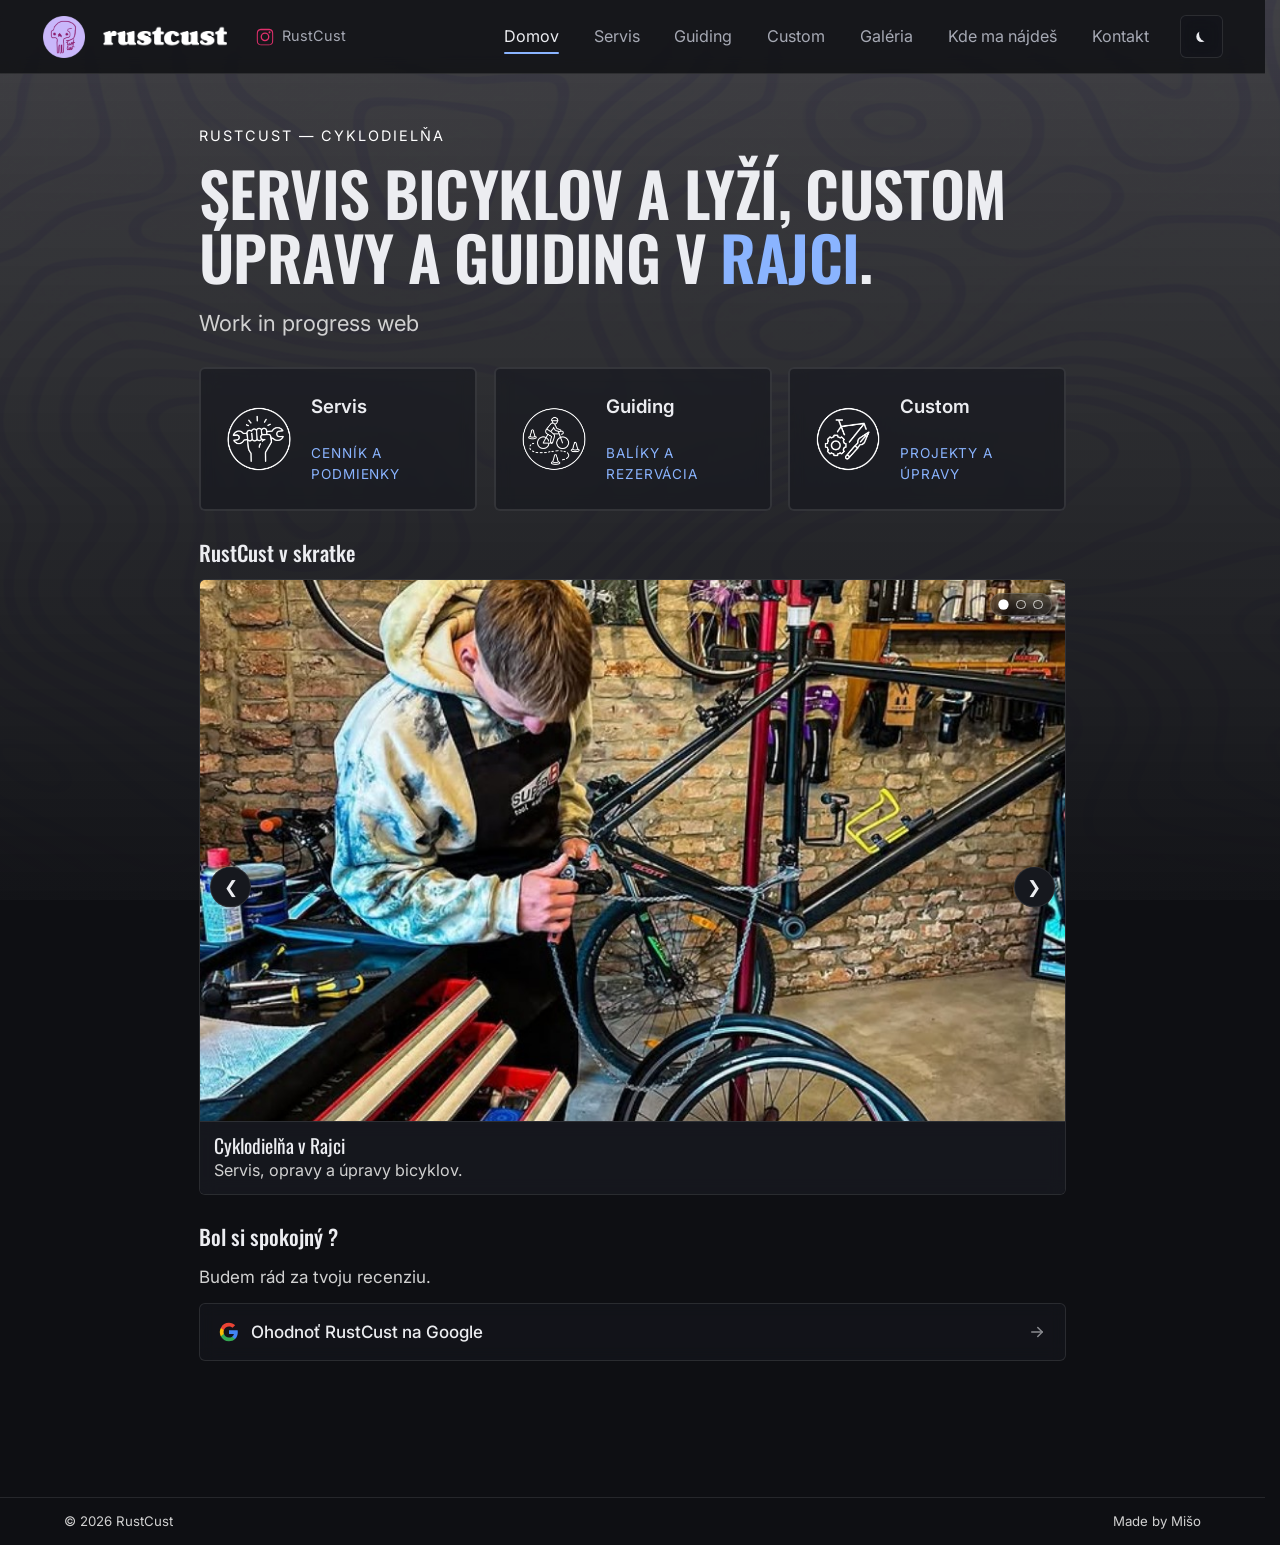
==== commit e7109a50: "cleanup" ====
--- a/index.html
+++ b/index.html
@@ -1,5 +1,5 @@
 <!DOCTYPE html>
-<html lang="sk">
+<html lang="sk" class="site-booting">
 <head>
     <meta charset="UTF-8"/>
     <meta name="viewport" content="width=device-width, initial-scale=1.0"/>
@@ -31,6 +31,13 @@
     <link rel="stylesheet" href="styles.css"/>
     <link rel="stylesheet" href="animation/skull/skull.css"/>
 
+    <!-- Anti-flash safety net: html.site-booting hides the shell until the
+         engine swaps it to site-ready. If JS is off or fails to load, that
+         swap never happens — so force the page visible for no-JS users. -->
+    <noscript>
+        <style>html.site-booting body { opacity: 1 !important; }</style>
+    </noscript>
+
     <!-- GoatCounter analytics (privacy-friendly, no cookies). Loads async and
          independently of engine.js so tracking works even if the app fails.
          The visible visitor count in the footer is rendered separately by the
@@ -39,6 +46,10 @@
             async src="//gc.zgo.at/count.js"></script>
 </head>
 <body data-theme="dark">
+<!-- Keyboard/screen-reader skip link: jumps past the header to the main
+     content. Visually hidden until focused (see .skip-link in styles.css);
+     targets #main, which is tabindex="-1" so it can receive focus. -->
+<a class="skip-link" href="#main">Preskočiť na obsah</a>
 <!-- Background layer (image + overlay), painted by JS -->
 <div class="bg" id="bg" aria-hidden="true"></div>
 <div class="bg" id="bg2" aria-hidden="true"></div>
--- a/styles.css
+++ b/styles.css
@@ -26,8 +26,8 @@
     --root-scale: 106.25%;
 
     --gutter: clamp(1.25rem, 4vw, 2.5rem);
-    --radius: 8px;
-    --radius-sm: 8px;
+    --radius: 6px;
+    --radius-sm: 6px;
 
     --transition: 220ms cubic-bezier(0.4, 0, 0.2, 1);
 
@@ -36,7 +36,6 @@
        subtle "press" shrink shared by every button-like control. */
     --focus-ring: 2px solid var(--accent);
     --focus-offset: 3px;
-    --press-scale: 0.94;
 
     --unicode-arrow: "\2192"; /* Unicode for → */
 
@@ -79,7 +78,7 @@
     /* — Text — */
     --text: #ecedf1; /* headings + body */
     --text-soft: #d1d1d1; /* secondary / lead text */
-    --text-faint: #6f7280; /* footer / captions */
+    --text-faint: #ffffff; /* footer / captions */
 
     /* — Menu / nav — */
     --menu-text: #a6a9b4; /* idle nav link */
@@ -97,6 +96,12 @@
     --overlay-top: rgba(14, 15, 19, 0.79);
     --overlay-bottom: rgba(14, 15, 19, 0.98);
     --header-bg: rgba(14, 15, 19, 0.82);
+
+    /* — Monochrome icon/logo inversion —
+       Card icons and the optional header logo are black PNGs on transparent
+       (same style as the skull badge). Black art is invisible on the dark
+       theme, so dark inverts it to white; light leaves it untouched. */
+    --mono-icon-filter: invert(1);
 }
 
 /* Light — only tokens that DIFFER from dark; shared tokens are in :root. */
@@ -127,9 +132,13 @@
     /* — Background-image overlay & header —
        Heavier than dark: pushes the background photo back so cards/text read
        cleanly in light mode while still showing the image. */
-    --overlay-top: rgba(255, 255, 255, 0.90);
+    --overlay-top: rgba(255, 255, 255, 0.47);
     --overlay-bottom: rgba(255, 255, 255, 0.62);
     --header-bg: rgba(255, 255, 255, 0.90);
+
+    /* — Monochrome icon/logo inversion —
+       Black art already reads on the white theme — no filter. */
+    --mono-icon-filter: none;
 }
 
 /* ---- Reset-ish -------------------------------------------------------- */
@@ -189,6 +198,7 @@
 
 html.site-ready body {
     opacity: 1;
+    transition: opacity 100ms ease;
 }
 
 /* Fallback for older browsers that do not support scrollbar-gutter.
@@ -280,8 +290,8 @@
     left: 0;
     right: 0;
     width: 100%;
-    height: 100vh;   /* fallback */
-    height: 100lvh;  /* LARGE viewport height: the tallest state (URL bar hidden), and it does NOT change as the bar slides — so no resize on scroll */
+    height: 100vh; /* fallback */
+    height: 100lvh; /* LARGE viewport height: the tallest state (URL bar hidden), and it does NOT change as the bar slides — so no resize on scroll */
     z-index: -2;
     pointer-events: none;
 }
@@ -371,6 +381,27 @@
 
 .brand:hover {
     opacity: 0.7;
+}
+
+/* Brand as a PNG logo — set by renderNav() when the spec has `brandImage`.
+   The image is height-bound to roughly the text brand's visual size so the
+   header layout and header-fit math stay unchanged; width follows the asset's
+   aspect ratio. Monochrome black logos get the same dark-theme inversion as
+   card icons via --mono-icon-filter. */
+.brand--image {
+    display: flex;
+    align-items: center;
+}
+
+.brand__img {
+    display: block;
+    height: 2.1rem;
+    width: auto;
+    max-width: 8rem;
+    object-fit: contain;
+    filter: var(--mono-icon-filter);
+    user-select: none;
+    -webkit-user-select: none;
 }
 
 .nav-desktop {
@@ -439,7 +470,7 @@
 
 .theme-toggle:active,
 .menu-toggle:active {
-    transform: scale(var(--press-scale));
+    border-color: var(--accent);
 }
 
 /* Theme toggle icon — one SVG that morphs between a crescent moon (dark mode,
@@ -627,7 +658,7 @@
 }
 
 .nav-mobile__close:active {
-    transform: scale(var(--press-scale));
+    border-color: var(--accent);
 }
 
 .nav-mobile.is-open {
@@ -753,6 +784,24 @@
     margin-top: 0;
 }
 
+/* Shared block heading + intro line. Six block types (table, faq, slideshow,
+   gallery, hours, review) open with an optional serif name and a prose blurb;
+   these were six identical rule pairs. Builders now emit `block__name` /
+   `block__blurb` alongside the type-specific class (e.g. "block__name
+   table__name"), so the common look lives here once and a new block's heading
+   is styled for free. Override per type by adding rules to the specific class. */
+.block__name {
+    font-family: var(--font-serif);
+    font-weight: 500;
+    font-size: 1.25rem;
+    margin: 0 0 0.6rem;
+    color: var(--text);
+}
+
+.block__blurb {
+    margin: 0 0 0.75rem;
+}
+
 /* Intro / hero */
 .intro__eyebrow {
     font-size: 0.85rem;
@@ -819,7 +868,12 @@
     backdrop-filter: blur(var(--panel-blur));
     border: 2px solid var(--border);
     border-radius: var(--radius);
-    transition: transform var(--transition), border-color var(--transition);
+    /* transform uses a short ease-OUT (fast start, gentle settle) so the 3px
+       lift feels crisp, not draggy; border-color keeps the shared curve. The
+       lift is composited (see will-change on a.card__link) so moving the
+       blurred panel doesn't repaint the backdrop-filter every frame — that
+       repaint was the stutter. */
+    transition: transform 140ms cubic-bezier(0.2, 0.7, 0.3, 1), border-color var(--transition);
     display: flex;
     flex-direction: column;
 }
@@ -833,6 +887,45 @@
     border-color: var(--accent);
 }
 
+/* Card icon — set by buildCards() when an item has an `icon`: a monochrome
+   black-on-transparent PNG (skull-badge style), sat to the LEFT of the text
+   and vertically centered against it (.card--icon switches the card from the
+   default column to a row). The --mono-icon-filter token inverts it to white
+   in dark theme and leaves it alone in light, so one asset works on both
+   themes. */
+.card--icon {
+    flex-direction: row;
+    align-items: center;
+    gap: 1.1rem;
+}
+
+.card__icon {
+    display: block;
+    width: 4rem;
+    height: 4rem;
+    flex: none;
+}
+
+.card__icon img {
+    display: block;
+    width: 100%;
+    height: 100%;
+    object-fit: contain;
+    filter: var(--mono-icon-filter);
+    user-select: none;
+    -webkit-user-select: none;
+}
+
+/* The text column inside an icon card. Mirrors the plain card's column flow
+   so .card__meta's margin-top:auto (stick to bottom) keeps working; min-width
+   lets long titles wrap instead of pushing the icon out of the card. */
+.card__body {
+    display: flex;
+    flex-direction: column;
+    flex: 1;
+    min-width: 0;
+}
+
 .card h3 {
     margin: 0 0 0.4rem;
     font-size: 1.1rem;
@@ -849,13 +942,14 @@
     display: flex;
     cursor: pointer;
     position: relative;
+    will-change: transform;
 }
 
 /* Persistent "go" cue on clickable cards, so the affordance survives on touch
    (no hover on mobile) — not just on desktop hover. The arrow rides on the
    accent meta line and nudges right on hover. */
 a.card__link .card__meta::after {
-    content: var(--unicode-arrow); /* Link list (where to find me / contact) */
+    /* content: var(--unicode-arrow); */ /* arrow cue intentionally disabled */
     margin-left: 0.4rem;
     display: inline-block;
     font-size: 2.5em;
@@ -872,7 +966,7 @@
    itself, so the cue is guaranteed regardless of content. (The card is
    position:relative above to anchor this.) */
 a.card__link:not(:has(.card__meta))::after {
-    content: var(--unicode-arrow);
+    /* content: var(--unicode-arrow); */
     position: absolute;
     top: 1.1rem;
     right: 1.2rem;
@@ -923,15 +1017,61 @@
     transform: translateX(3px);
 }
 
-/* Icon sits first, never shrinks */
-.link-list .link-icon {
-    flex: none;
-    display: inline-flex;
+/* Kind + value stack in a column next to the icon */
+.link-list__text {
+    display: flex;
+    flex-direction: column;
+    gap: 0.1rem;
+    min-width: 0;
+}
+
+/* Small muted "what is this" line ("Telefón", "Instagram", …) */
+.link-list__kind {
+    font-size: 0.72rem;
+    letter-spacing: 0.07em;
+    text-transform: uppercase;
+    color: var(--text-faint);
 }
 
 /* Label hugs the icon on the left */
 .link-list .label {
     font-weight: 500;
+    overflow-wrap: anywhere;
+}
+
+/* Persistent clickability cue — same arrow language as redirect cards, so
+   contact rows never need a "these are clickable" sentence in the copy. */
+.link-list__arrow {
+    margin-left: auto;
+    flex: none;
+    display: inline-flex;
+    align-items: center;
+    color: var(--accent);
+}
+
+.link-list__arrow::after {
+    /* content: var(--unicode-arrow); */
+    font-size: 1.5rem;
+    line-height: 1;
+}
+
+/* When a handle is present it takes the auto-push; the arrow just trails it. */
+.link-list a:has(.handle) .link-list__arrow {
+    margin-left: 0.75rem;
+}
+
+/* layout: "grid" — rows become side-by-side tiles (auto-stacks when narrow). */
+.link-list--grid {
+    grid-template-columns: repeat(auto-fit, minmax(15rem, 1fr));
+    gap: 0.6rem;
+}
+
+.link-list--grid a {
+    padding: 1.05rem 1.15rem;
+}
+
+.link-list--grid a:hover {
+    transform: translateY(-2px);
 }
 
 /* Handle pushed to the right end. margin-left:auto does the "space-between"
@@ -952,10 +1092,16 @@
     }
 
     .link-list .handle {
-        margin-left: 0;            /* drop to its own line, align under label */
+        margin-left: 0; /* drop to its own line, align under label */
         flex-basis: 100%;
         text-align: left;
         padding-left: calc(2rem + 0.6rem); /* indent under the label, past the icon */
+        order: 10; /* wrap below; the arrow stays up on the value line */
+    }
+
+    /* With the handle on its own line, the arrow takes the auto-push again. */
+    .link-list a:has(.handle) .link-list__arrow {
+        margin-left: auto;
     }
 }
 
@@ -969,9 +1115,17 @@
 
 /* Per-platform brand colors for contact-row icons. Brand colors, not theme
    tokens — intentionally identical in light and dark mode, and kept on hover. */
-.link-list--phone .link-list__icon { color: var(--brand-phone); }
-.link-list--email .link-list__icon { color: var(--brand-email); }
-.link-list--instagram .link-list__icon { color: var(--brand-instagram); }
+.link-list--phone .link-list__icon {
+    color: var(--brand-phone);
+}
+
+.link-list--email .link-list__icon {
+    color: var(--brand-email);
+}
+
+.link-list--instagram .link-list__icon {
+    color: var(--brand-instagram);
+}
 
 /* ---- Table (price list / structured rows) ----------------------------- */
 /* A structured table rendered by buildTable() in script.js from a `table`
@@ -985,20 +1139,6 @@
    the stacking block inside the responsive section near the bottom. The base
    rules here are the DESKTOP table; do not put display:block / card styling
    here or it leaks onto desktop. */
-
-/* Optional table name (a `table` block's `name`). Matches .carousel__name. */
-.table__name {
-    font-family: var(--font-serif);
-    font-weight: 500;
-    font-size: 1.25rem;
-    margin: 0 0 0.6rem;
-    color: var(--text);
-}
-
-/* Optional blurb under a table name (a `table` block's `blurb`). */
-.table__blurb {
-    margin: 0 0 0.75rem;
-}
 
 /* Scroll container: holds the panel frame and clips the corners. On desktop a
    very wide table can scroll sideways here; on mobile this is neutralized and
@@ -1056,7 +1196,105 @@
 }
 
 .data-table tbody tr:hover {
+    /* background: var(--menu-hover-bg); */
+}
+
+/* ---- FAQ / accordion -------------------------------------------------- */
+/* Rendered by buildFaq() in engine.js from a `faq` block: optional name +
+   blurb, then `items` of { q, a }. Each row is a native <button> (the
+   question) toggling a `.faq__a` panel (the answer). Uses the same panel
+   tokens as cards/links/table so it re-themes in light/dark for free. The
+   +/- icon is drawn with pseudo-elements (no icon font / SVG asset). */
+
+.faq__list {
+    display: grid;
+    gap: 0.5rem;
+}
+
+.faq__item {
+    border: 1px solid var(--border);
+    border-radius: var(--radius-sm);
+    background: var(--bg-panel);
+    -webkit-backdrop-filter: blur(var(--panel-blur));
+    backdrop-filter: blur(var(--panel-blur));
+    overflow: hidden;
+}
+
+/* The question button fills its row, sits flat (the .faq__item frames it). */
+.faq__q {
+    width: 100%;
+    display: flex;
+    align-items: center;
+    justify-content: space-between;
+    gap: 1rem;
+    padding: 0.95rem 1.1rem;
+    border: 0;
+    background: transparent;
+    cursor: pointer;
+    text-align: left;
+    font: inherit;
+    font-weight: 600;
+    color: var(--text);
+    transition: background var(--transition), color var(--transition);
+}
+
+.faq__q:hover {
     background: var(--menu-hover-bg);
+    color: var(--accent);
+}
+
+.faq__q-text {
+    flex: 1;
+}
+
+/* +/- toggle drawn from two bars; the vertical one hides when expanded. */
+.faq__icon {
+    position: relative;
+    flex: none;
+    width: 14px;
+    height: 14px;
+}
+
+.faq__icon::before,
+.faq__icon::after {
+    content: "";
+    position: absolute;
+    background: var(--accent);
+    transition: transform var(--transition), opacity var(--transition);
+}
+
+.faq__icon::before { /* horizontal bar */
+    top: 50%;
+    left: 0;
+    width: 100%;
+    height: 2px;
+    transform: translateY(-50%);
+}
+
+.faq__icon::after { /* vertical bar */
+    left: 50%;
+    top: 0;
+    width: 2px;
+    height: 100%;
+    transform: translateX(-50%);
+}
+
+/* Expanded: rotate the set and collapse the vertical bar into a minus. */
+.faq__q[aria-expanded="true"] .faq__icon::after {
+    opacity: 0;
+    transform: translateX(-50%) rotate(90deg);
+}
+
+/* The answer panel. `hidden` (set by JS) collapses it; when shown it gets a
+   thin divider from the question and the standard prose treatment inside. */
+.faq__a {
+    padding: 0 1.1rem 1rem;
+    border-top: 1px solid var(--border);
+    color: var(--text-soft);
+}
+
+.faq__a .prose {
+    margin-top: 0.85rem;
 }
 
 /* ---- Map: embed mode (live Google iframe) ----------------------------- */
@@ -1075,7 +1313,7 @@
     display: block;
     /* gently match the site mood without breaking legibility */
     filter: saturate(0.95);
-    pointer-events: none;   /* view-only on all browsers; open via the button */
+    pointer-events: none; /* view-only on all browsers; open via the button */
 }
 
 /* ---- Map: static mode (no iframe, clean themed card) ------------------ */
@@ -1135,7 +1373,7 @@
 }
 
 .map-open-row a:active {
-    transform: scale(0.97);
+    border-color: var(--accent);
 }
 
 @media (max-width: 640px) {
@@ -1150,20 +1388,6 @@
    controls); two or more = manual carousel with prev/next buttons, dots, and an
    "n / total" chip. Colors come from the theme tokens above so it re-themes and
    matches cards/map automatically. */
-
-/* Optional slideshow name (a `slideshow` block's `name`). */
-.carousel__name {
-    font-family: var(--font-serif);
-    font-weight: 500;
-    font-size: 1.25rem;
-    margin: 0 0 0.6rem;
-    color: var(--text);
-}
-
-/* Optional blurb under a slideshow name (a `slideshow` block's `blurb`). */
-.carousel__blurb {
-    margin: 0 0 0.75rem;
-}
 
 .carousel {
     position: relative;
@@ -1173,33 +1397,35 @@
     background: var(--bg-panel);
     backdrop-filter: blur(var(--panel-blur));
 
-    /* One canonical slideshow shape.
-       All slideshows use this frame size, and changing slides can no longer
-       resize the page based on image dimensions or caption length. */
+    /* One canonical IMAGE shape. The chin (caption) is no longer a hardcoded
+       height: slides are grid-stacked in the viewport below, so the frame is
+       image (fixed ratio) + the tallest caption in this carousel. Still no
+       per-slide jumping — the container is sized by the tallest slide, once,
+       and never resizes as slides change. */
     --carousel-ratio: 16 / 10;
-    --carousel-caption-height: clamp(4.4rem, 11vw, 5.75rem);
 }
 
 .carousel__viewport {
-    position: relative;
-    /* Fixed frame. The slide content must fit inside this, not resize it. */
-    aspect-ratio: var(--carousel-ratio);
+    /* Grid-stacking replaces the old absolute/inset-0 stack. Every slide
+       occupies the same 1/1 cell, so they overlap for the crossfade AND the
+       container auto-sizes to the tallest slide. This is what lets captions
+       be content-sized (no fixed --carousel-caption-height) without the
+       slideshow resizing between slides. */
+    display: grid;
     background: var(--bg-panel-solid);
     overflow: hidden;
 }
 
-/* Slides stack inside one fixed frame; only the active one shows.
-   Important: active/single slides stay absolute too. If they become relative,
-   their caption/image content can resize the viewport and the whole slideshow
-   starts jumping again. */
+/* All slides stay in the stack; opacity shows/hides. A slide is a 2-row grid:
+   row 1 = image at the canonical ratio, row 2 = chin, which flexes to fill
+   whatever the tallest caption claimed — so chins match across slides. */
 .carousel__slide {
-    position: absolute;
-    inset: 0;
-    height: 100%;
+    grid-area: 1 / 1;
+    min-width: 0;
     margin: 0;
 
     display: grid;
-    grid-template-rows: minmax(0, 1fr) auto;
+    grid-template-rows: auto 1fr;
 
     /* Keep all slides in the stack.
        Opacity handles showing/hiding.
@@ -1215,11 +1441,6 @@
 .carousel--single .carousel__slide {
     opacity: 1;
     pointer-events: auto;
-}
-
-.carousel__slide.is-active,
-.carousel--single .carousel__slide {
-    opacity: 1;
     visibility: visible;
 }
 
@@ -1230,12 +1451,13 @@
 }
 
 /* Expand button wraps the image so it's a real, focusable control that opens
-   the lightbox. It must behave like the image did: fill the top grid row, no
-   button chrome. zoom-in cursor hints it's clickable. */
+   the lightbox. The canonical ratio now lives HERE, not on the viewport —
+   the image area is the fixed part of the frame, the chin is the flexible
+   part. zoom-in cursor hints it's clickable. */
 .carousel__expand {
     grid-row: 1;
     width: 100%;
-    height: 100%;
+    aspect-ratio: var(--carousel-ratio);
     min-height: 0;
     padding: 0;
     margin: 0;
@@ -1272,7 +1494,12 @@
 }
 
 /* Caption / chin.
-   Uses normal site theme tokens, not hardcoded photo-overlay colors. */
+   Uses normal site theme tokens, not hardcoded photo-overlay colors.
+
+   Content-sized: the line-clamps below are the ceiling, not a fixed pixel
+   height. The old fixed height (clamp + vw) was smaller than 1 title line +
+   2 text lines on phones, and justify-content: center clipped the overflow
+   on BOTH edges — that was the sliced-title / mid-word-cut bug. */
 .carousel__caption {
     z-index: 2;
 
@@ -1281,9 +1508,7 @@
     justify-content: center;
     gap: 0.15rem;
 
-    height: var(--carousel-caption-height);
-    min-height: var(--carousel-caption-height);
-    max-height: var(--carousel-caption-height);
+    min-height: 3rem; /* small floor so a one-liner chin doesn't look pinched */
 
     padding: 0.7rem 0.85rem;
     overflow: hidden;
@@ -1315,8 +1540,8 @@
     color: var(--text-faint);
 }
 
-/* Fixed-size carousel means captions cannot be allowed to grow forever.
-   Long text is clipped inside the reserved chin instead of resizing the frame. */
+/* Line-clamps are now the ONLY cap on caption size. Overflow past the clamp
+   ends on a line boundary with an ellipsis — never a sliced glyph. */
 .carousel__title,
 .carousel__text,
 .carousel__subtext {
@@ -1370,7 +1595,7 @@
 }
 
 .carousel__nav:active {
-    transform: translateY(-50%) scale(0.92);
+    border-color: var(--accent);
 }
 
 /* Dots indicator, floating inside the image without sitting on captions. */
@@ -1417,7 +1642,7 @@
 @media (max-width: 640px) {
     .carousel {
         --carousel-ratio: 4 / 3;
-        --carousel-caption-height: clamp(4.75rem, 22vw, 6.25rem);
+        /* --carousel-caption-height removed — the chin is content-sized now */
     }
 
     .carousel__nav {
@@ -1433,19 +1658,6 @@
    clicking any tile opens the lightbox at that image. A `photo` block is a
    one-image gallery. */
 
-/* Optional name/blurb above the grid — mirrors the carousel's. */
-.gallery__name {
-    font-family: var(--font-serif);
-    font-weight: 500;
-    font-size: 1.25rem;
-    margin: 0 0 0.6rem;
-    color: var(--text);
-}
-
-.gallery__blurb {
-    margin: 0 0 0.75rem;
-}
-
 .gallery__grid {
     display: grid;
     /* Auto-fit tiles; min tile ~13rem, never overflowing a narrow screen. */
@@ -1455,9 +1667,17 @@
 
 /* Optional hard column hints (data-columns="2|3|4"); still collapse on narrow
    viewports via the media query below. */
-.gallery__grid[data-columns="2"] { grid-template-columns: repeat(2, 1fr); }
-.gallery__grid[data-columns="3"] { grid-template-columns: repeat(3, 1fr); }
-.gallery__grid[data-columns="4"] { grid-template-columns: repeat(4, 1fr); }
+.gallery__grid[data-columns="2"] {
+    grid-template-columns: repeat(2, 1fr);
+}
+
+.gallery__grid[data-columns="3"] {
+    grid-template-columns: repeat(3, 1fr);
+}
+
+.gallery__grid[data-columns="4"] {
+    grid-template-columns: repeat(4, 1fr);
+}
 
 /* Each tile is a button so it's focusable/keyboard-openable. Strip button
    chrome; the image fills it. zoom-in cursor signals it opens the lightbox —
@@ -1483,7 +1703,7 @@
 }
 
 .gallery__item:active {
-    transform: translateY(0) scale(0.99);
+    border-color: var(--accent);
 }
 
 .gallery__item:focus-visible {
@@ -1507,39 +1727,55 @@
     visibility: hidden;
 }
 
-/* Optional per-tile caption strip. Clamped so a long caption can't make one
-   tile taller than its neighbors and break the grid rhythm. */
-.gallery__caption {
+/* Pager: prev / "page / total" / next. Sits centered under the grid; only
+   rendered when the set spans more than one page (engine.js). Uses the same
+   token language as the rest of the UI. */
+.gallery__pager {
     display: flex;
-    flex-direction: column;
-    gap: 0.1rem;
-    padding: 0.55rem 0.7rem;
-    text-align: left;
+    align-items: center;
+    justify-content: center;
+    gap: 0.75rem;
+    margin-top: 0.9rem;
+}
+
+.gallery__pager-status {
+    font-variant-numeric: tabular-nums;
+    font-size: 0.95rem;
+    color: var(--text-soft);
+    min-width: 3.5rem;
+    text-align: center;
+}
+
+.gallery__pager-btn {
+    display: inline-flex;
+    align-items: center;
+    justify-content: center;
+    width: 2.25rem;
+    height: 2.25rem;
+    padding: 0;
+    border: 1px solid var(--border);
+    border-radius: var(--radius);
     background: var(--bg-panel);
-    border-top: 1px solid var(--border);
-}
-
-.gallery__title {
-    font-family: var(--font-serif);
+    color: var(--text);
     font-size: 1rem;
-    line-height: 1.2;
-    color: var(--text);
-    overflow: hidden;
-    display: -webkit-box;
-    -webkit-box-orient: vertical;
-    -webkit-line-clamp: 1;
-    line-clamp: 1;
-}
-
-.gallery__text {
-    font-size: 0.85rem;
-    line-height: 1.3;
-    color: var(--text-soft);
-    overflow: hidden;
-    display: -webkit-box;
-    -webkit-box-orient: vertical;
-    -webkit-line-clamp: 2;
-    line-clamp: 2;
+    line-height: 1;
+    cursor: pointer;
+    transition: transform var(--transition), border-color var(--transition);
+}
+
+.gallery__pager-btn:hover:not(:disabled) {
+    transform: translateY(-2px);
+    border-color: var(--accent);
+}
+
+.gallery__pager-btn:focus-visible {
+    outline: var(--focus-ring);
+    outline-offset: 2px;
+}
+
+.gallery__pager-btn:disabled {
+    opacity: 0.4;
+    cursor: default;
 }
 
 /* Narrow screens: relax forced column counts to two so tiles stay tappable. */
@@ -1550,12 +1786,127 @@
     }
 }
 
-/* Touch browsers often keep :hover stuck after a tap, especially mobile Firefox.
-   Keep hover polish on desktop, but neutralize sticky hover state on touch.
-
-   The map iframe is still visible on mobile, but non-interactive on touch.
-   That prevents Firefox/Android from hijacking random taps and opening Maps.
-   Users can intentionally open it via the explicit "Open in Maps" link. */
+/* ----------------------------------------------------------------------
+   Opening hours block. A definition list rendered as label/value rows;
+   today's row is highlighted. Mirrors the panel/border token language used
+   by the table and gallery blocks.
+---------------------------------------------------------------------- */
+
+.hours__list {
+    margin: 0;
+    border: 1px solid var(--border);
+    border-radius: var(--radius);
+    overflow: hidden;
+    background: var(--bg-panel);
+    -webkit-backdrop-filter: blur(var(--panel-blur));
+    backdrop-filter: blur(var(--panel-blur));
+}
+
+.hours__row {
+    display: flex;
+    align-items: baseline;
+    justify-content: space-between;
+    gap: 1rem;
+    padding: 0.6rem 0.85rem;
+    border-top: 1px solid var(--border);
+}
+
+.hours__row:first-child {
+    border-top: 0;
+}
+
+.hours__day {
+    margin: 0;
+    color: var(--text-soft);
+}
+
+.hours__value {
+    margin: 0;
+    text-align: right;
+    font-variant-numeric: tabular-nums;
+    color: var(--text);
+}
+
+/* Today's row: tinted background, accent edge, and a bolder day label so the
+   current day reads at a glance without needing a separate badge. */
+.hours__row.is-today {
+    background: var(--accent-soft);
+    box-shadow: inset 3px 0 0 var(--accent);
+}
+
+.hours__row.is-today .hours__day {
+    color: var(--text);
+    font-weight: 600;
+}
+
+/* ---- Review block ----------------------------------------------------- */
+/* Rendered by buildReview() in engine.js from a `review` block. Outbound
+   "leave a review" CTAs (Google, Facebook, …). No backend — each is a link to
+   the platform's own review page. Surfaces match cards/links so it re-themes
+   for free in light/dark and on the 404 page. */
+
+.review__list {
+    display: grid;
+    gap: 0.6rem;
+}
+
+/* A CTA row: icon + label + trailing arrow, matching .link-list a treatment. */
+.review__cta {
+    display: flex;
+    align-items: center;
+    gap: 0.75rem;
+    padding: 0.85rem 1.1rem;
+    border: 1px solid var(--border);
+    border-radius: var(--radius-sm);
+    background: var(--bg-panel);
+    -webkit-backdrop-filter: blur(var(--panel-blur));
+    backdrop-filter: blur(var(--panel-blur));
+    color: var(--text);
+    text-decoration: none;
+    transition: border-color 0.18s ease, background 0.18s ease, transform 0.18s ease;
+}
+
+.review__cta:hover {
+    border-color: var(--accent);
+    background: var(--accent-soft);
+    transform: translateY(-1px);
+}
+
+.review__cta:focus-visible {
+    outline: var(--focus-ring);
+    outline-offset: 2px;
+}
+
+.review__cta-icon {
+    display: inline-flex;
+    flex: 0 0 auto;
+    line-height: 0;
+}
+
+.review__cta-label {
+    flex: 1 1 auto;
+    font-weight: 500;
+}
+
+/* Trailing arrow, mirroring .link-list__arrow. */
+.review__cta-arrow {
+    flex: 0 0 auto;
+    width: 18px;
+    height: 18px;
+    background: currentColor;
+    opacity: 0.55;
+    -webkit-mask: no-repeat center / contain url('data:image/svg+xml;utf8,<svg xmlns="http://www.w3.org/2000/svg" viewBox="0 0 24 24" fill="none" stroke="black" stroke-width="2" stroke-linecap="round" stroke-linejoin="round"><path d="M5 12h14"/><path d="m13 6 6 6-6 6"/></svg>');
+    mask: no-repeat center / contain url('data:image/svg+xml;utf8,<svg xmlns="http://www.w3.org/2000/svg" viewBox="0 0 24 24" fill="none" stroke="black" stroke-width="2" stroke-linecap="round" stroke-linejoin="round"><path d="M5 12h14"/><path d="m13 6 6 6-6 6"/></svg>');
+    transition: transform 0.18s ease, opacity 0.18s ease;
+}
+
+.review__cta:hover .review__cta-arrow {
+    opacity: 1;
+    transform: translateX(2px);
+}
+
+/* That prevents Firefox/Android from hijacking random taps and opening Maps.
+Users can intentionally open it via the explicit "Open in Maps" link. */
 @media (hover: none), (pointer: coarse) {
     .map-embed iframe {
         pointer-events: none;
@@ -1605,9 +1956,27 @@
         border-color: var(--border);
     }
 
+    /* Review CTA: drop the sticky lift/tint + arrow nudge on touch. */
+    .review__cta:hover {
+        transform: none;
+        border-color: var(--border);
+        background: var(--bg-panel);
+    }
+
+    .review__cta:hover .review__cta-arrow {
+        transform: none;
+        opacity: 0.55;
+    }
+
     /* Table: drop the sticky row highlight on touch (matches the rest). */
     .data-table tbody tr:hover {
         background: transparent;
+    }
+
+    /* FAQ: drop the sticky question hover on touch (the press still works). */
+    .faq__q:hover {
+        background: transparent;
+        color: var(--text);
     }
 
     .site-footer a:hover {
@@ -1646,14 +2015,14 @@
     width: 100%;
     max-width: none;
     flex-shrink: 0;
-    padding: 1rem clamp(1.5rem, 5vw, 4rem) 1rem;
+    padding: 0.75rem clamp(1.5rem, 5vw, 4rem);
     display: flex;
     flex-wrap: wrap;
-    gap: 0.5rem 1rem;
+    gap: 0.4rem 1rem;
     justify-content: space-between;
     align-items: center;
-    color: var(--text-faint);
-    font-size: 0.85rem;
+    color: var(--text-soft);
+    font-size: 0.78rem;
     border-top: 1px solid var(--border);
 }
 
@@ -1672,13 +2041,14 @@
    shared `.site-footer a` style — same as the credit link — so both match.
    The faint color applies only to the non-link span variant. */
 span.footer__count {
-    color: var(--text-faint);
+    color: var(--text-soft);
 }
 
 .footer__count:not(:empty)::before {
     content: "·";
     margin: 0 0.5rem 0 0;
-    color: var(--text-faint);
+    color: var(--text-soft);
+    opacity: 0.6;
 }
 
 /* ---- Responsive ------------------------------------------------------- */
@@ -1729,7 +2099,6 @@
 
        This is the ONLY place the card/stacking treatment lives — the base
        .data-table rules above stay a normal desktop table. */
-
     /* Neutralize the scroll frame: the cards carry their own borders now. */
     .table-scroll {
         overflow-x: visible;
@@ -1893,7 +2262,7 @@
 }
 
 .lightbox__close:active {
-    transform: scale(var(--press-scale));
+    border-color: var(--on-image-text);
 }
 
 .lightbox__close:focus-visible {
@@ -1936,7 +2305,7 @@
 }
 
 .lightbox__nav:active {
-    transform: translateY(-50%) scale(var(--press-scale));
+    border-color: var(--on-image-text);
 }
 
 .lightbox__nav:focus-visible {
@@ -1961,6 +2330,7 @@
 .lightbox:not(.is-open) {
     pointer-events: none;
 }
+
 /* ----------------------------------------------------------------------
    ERROR STATE — shown when site-spec.json can't be loaded/parsed and there
    is no inline content to fall back to. Append to styles.css. Uses the same
--- a/animation/skull/skull.css
+++ b/animation/skull/skull.css
@@ -38,19 +38,6 @@
 /* blink is frame-driven (skull.js swaps the image through icon_blink_00..06),
    so there is no CSS blink animation. The .blink class is unused. */
 
-/* annoyed - recolor only, no positional shift */
-.header-skull.annoyed img {
-    filter: saturate(1.15);
-}
-
-/* angry - recolor + glow only, no positional shift */
-.header-skull.angry img {
-    filter:
-            saturate(1.5)
-            brightness(0.95)
-            drop-shadow(0 0 10px rgba(255, 0, 120, 0.35));
-}
-
 /* dizzy - spin the wrapper 5 full turns. This REPLACES the idle float while
    active (one element can only run one `animation` at a time), then JS swaps
    to the dizzy frame when this animation ends. 5 turns over 1.5s. */
